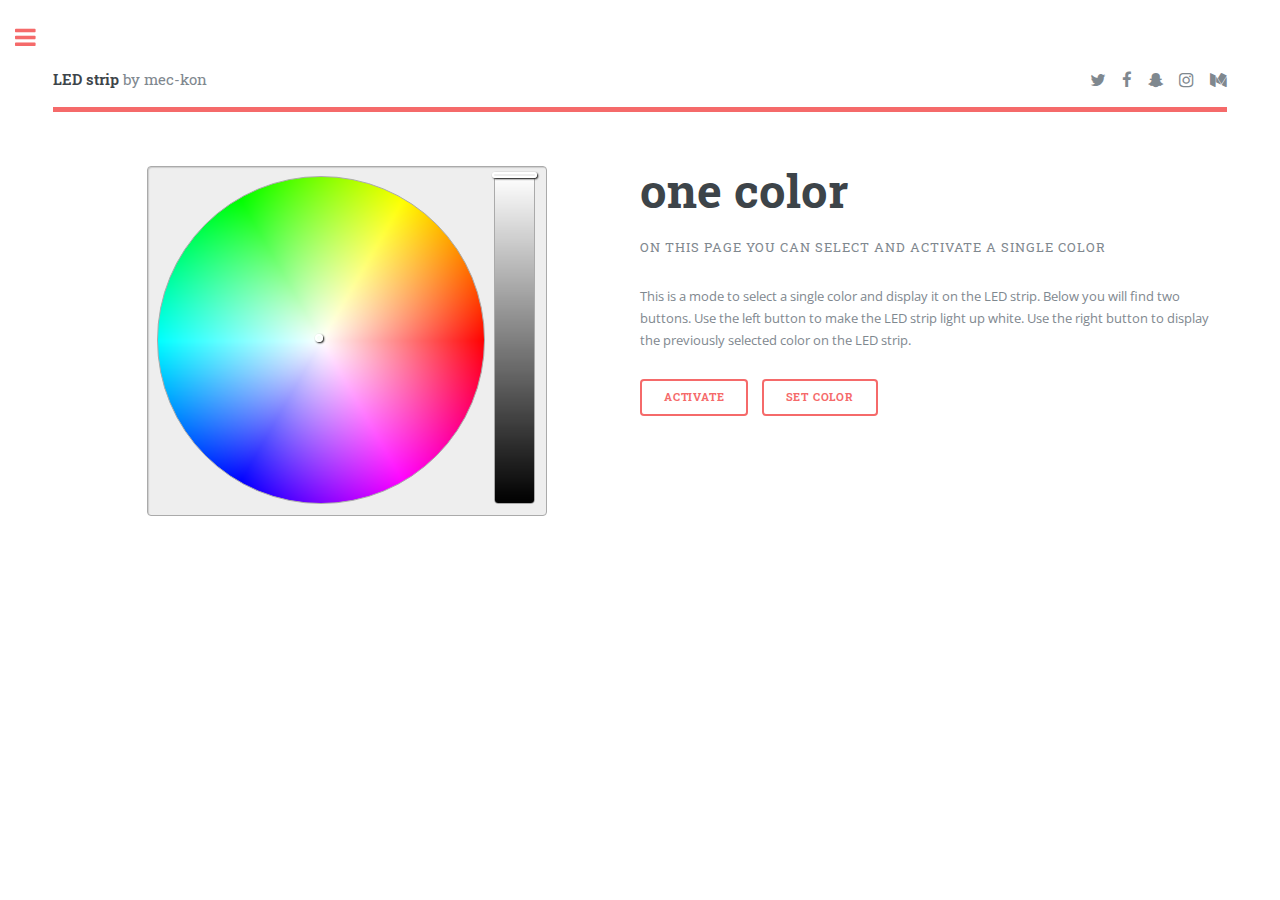
==== src/index.html @ edabbc44 "template files updated and restructured" ====
<!DOCTYPE HTML>
<!--
	Editorial by HTML5 UP
	html5up.net | @ajlkn
	Free for personal and commercial use under the CCA 3.0 license (html5up.net/license)
-->
<html>
<head>
    <title>LED strip</title>
    <meta charset="utf-8"/>
    <meta name="viewport" content="width=device-width, initial-scale=1, user-scalable=no"/>
    <link rel="stylesheet" href="template/css/main.css"/>


    <!-- jquery -->
    <script type="text/javascript" src="jquery/jquery-3.3.1.min.js"></script>

    <!-- colorpicker scripts -->
    <script type="text/javascript" src="colorpicker/js/jquery.wheelcolorpicker-3.0.5.min.js"></script>

    <!-- javascript functions -->
    <script type="text/javascript" src="js/colorpicker.js"></script>

</head>
<body class="is-preload">

<!-- Wrapper -->
<div id="wrapper">

    <!-- Main -->
    <div id="main">
        <div class="inner">

            <!-- Header -->
            <header id="header">
                <a href="index.html" class="logo"><strong>LED strip</strong> by mec-kon</a>
                <ul class="icons">
                    <li><a href="#" class="icon fa-twitter"><span class="label">Twitter</span></a></li>
                    <li><a href="#" class="icon fa-facebook"><span class="label">Facebook</span></a></li>
                    <li><a href="#" class="icon fa-snapchat-ghost"><span class="label">Snapchat</span></a></li>
                    <li><a href="#" class="icon fa-instagram"><span class="label">Instagram</span></a></li>
                    <li><a href="#" class="icon fa-medium"><span class="label">Medium</span></a></li>
                </ul>
            </header>

            <!-- Banner -->
            <section id="banner">
                <div class="content">
                    <style>
                        div.ex1 {
                            max-width: 400px;
                            margin: auto;
                        }
                    </style>
                    <div class="ex1">
                        <link type="text/css" rel="stylesheet" href="colorpicker/css/wheelcolorpicker.css"/>


                        <input type="text" value="#ffffff" data-wheelcolorpicker data-wcp-layout="block"
                               data-wcp-sliders="wv" data-wcp-cssClass="custom-size1" data-wcp-autoResize="false"
                               id="color-input"/>

                        <style type="text/css">
                            .custom-size1 {
                                width: auto;
                                height: 350px;


                            }
                        </style>
                    </div>
                </div>
                <div class="content">
                    <header>
                        <h1>one color</h1>
                        <p>on this page you can select and activate a single color</p>
                    </header>
                    <p>This is a mode to select a single color and display it on the LED strip.
                        Below you will find two buttons.
                        Use the left button to make the LED strip light up white.
                        Use the right button to display the previously selected color on the LED strip.</p>
                    <ul class="actions">
                        <li><a href="#" class="button big" onclick="turnOnOff()">activate</a></li>
                        <li><a href="#" class="button big" onclick="setColor()">set color</a></li>
                    </ul>
                </div>
            </section>

        </div>
    </div>

    <!-- Sidebar -->
    <div id="sidebar">
        <div class="inner">


            <!-- Menu -->
            <nav id="menu">
                <header class="major">
                    <h2>Menu</h2>
                </header>
                <ul>
                    <li><a href="index.html">one color</a></li>
                    <li><a href="fade.html">fade</a></li>
                    <li><a href="changing_colors.html">changing colors</a></li>
                    <li><a href="stroboscope.html">stroboscope</a></li>

                </ul>
            </nav>

            <!-- Footer -->
            <footer id="footer">
                <p class="copyright">
                    Design: Editorial by <a href="https://html5up.net">HTML5 UP</a>.<br>
                    License: <a href="https://html5up.net/license">html5up license</a>.</p>
                <p class="copyright">
                    Special thanks to <a href="https://github.com/fujaru">Fajar Chandra</a><br> for his great <a
                        href="https://github.com/fujaru/jquery-wheelcolorpicker">colorpicker</a>.<br>
                    License: <a href="https://github.com/fujaru/jquery-wheelcolorpicker/blob/master/LICENSE">
                    jquery-wheelcolorpicker license</a>

                </p>
            </footer>

        </div>
    </div>

</div>

<!-- template scripts -->
<script src="template/js/browser.min.js"></script>
<script src="template/js/breakpoints.min.js"></script>
<script src="template/js/util.js"></script>
<script src="template/js/main.js"></script>

</body>
</html>
---- src/template/css/main.css ----
@import url(font-awesome.min.css);
@import url("https://fonts.googleapis.com/css?family=Open+Sans:400,600,400italic,600italic|Roboto+Slab:400,700");

/*
	Editorial by HTML5 UP
	html5up.net | @ajlkn
	Free for personal and commercial use under the CCA 3.0 license (html5up.net/license)
*/

html, body, div, span, applet, object,
iframe, h1, h2, h3, h4, h5, h6, p, blockquote,
pre, a, abbr, acronym, address, big, cite,
code, del, dfn, em, img, ins, kbd, q, s, samp,
small, strike, strong, sub, sup, tt, var, b,
u, i, center, dl, dt, dd, ol, ul, li, fieldset,
form, label, legend, table, caption, tbody,
tfoot, thead, tr, th, td, article, aside,
canvas, details, embed, figure, figcaption,
footer, header, hgroup, menu, nav, output, ruby,
section, summary, time, mark, audio, video {
	margin: 0;
	padding: 0;
	border: 0;
	font-size: 100%;
	font: inherit;
	vertical-align: baseline;}

article, aside, details, figcaption, figure,
footer, header, hgroup, menu, nav, section {
	display: block;}

body {
	line-height: 1;
}

ol, ul {
	list-style: none;
}

blockquote, q {
	quotes: none;
}

	blockquote:before, blockquote:after, q:before, q:after {
		content: '';
		content: none;
	}

table {
	border-collapse: collapse;
	border-spacing: 0;
}

body {
	-webkit-text-size-adjust: none;
}

mark {
	background-color: transparent;
	color: inherit;
}

input::-moz-focus-inner {
	border: 0;
	padding: 0;
}

input, select, textarea {
	-moz-appearance: none;
	-webkit-appearance: none;
	-ms-appearance: none;
	appearance: none;
}

/* Basic */

	@-ms-viewport {
		width: device-width;
	}

	body {
		-ms-overflow-style: scrollbar;
	}

	@media screen and (max-width: 480px) {

		html, body {
			min-width: 320px;
		}

	}

	html {
		box-sizing: border-box;
	}

	*, *:before, *:after {
		box-sizing: inherit;
	}

	body {
		background: #ffffff;
	}

		body.is-preload *, body.is-preload *:before, body.is-preload *:after, body.is-resizing *, body.is-resizing *:before, body.is-resizing *:after {
			-moz-animation: none !important;
			-webkit-animation: none !important;
			-ms-animation: none !important;
			animation: none !important;
			-moz-transition: none !important;
			-webkit-transition: none !important;
			-ms-transition: none !important;
			transition: none !important;
		}

/* Type */

	body, input, select, textarea {
		color: #7f888f;
		font-family: "Open Sans", sans-serif;
		font-size: 13pt;
		font-weight: 400;
		line-height: 1.65;
	}

		@media screen and (max-width: 1680px) {

			body, input, select, textarea {
				font-size: 11pt;
			}

		}

		@media screen and (max-width: 1280px) {

			body, input, select, textarea {
				font-size: 10pt;
			}

		}

		@media screen and (max-width: 360px) {

			body, input, select, textarea {
				font-size: 9pt;
			}

		}

	a {
		-moz-transition: color 0.2s ease-in-out, border-bottom-color 0.2s ease-in-out;
		-webkit-transition: color 0.2s ease-in-out, border-bottom-color 0.2s ease-in-out;
		-ms-transition: color 0.2s ease-in-out, border-bottom-color 0.2s ease-in-out;
		transition: color 0.2s ease-in-out, border-bottom-color 0.2s ease-in-out;
		border-bottom: dotted 1px;
		color: #f56a6a;
		text-decoration: none;
	}

		a:hover {
			border-bottom-color: #f56a6a;
			color: #f56a6a !important;
		}

			a:hover strong {
				color: inherit;
			}

	strong, b {
		color: #3d4449;
		font-weight: 600;
	}

	em, i {
		font-style: italic;
	}

	p {
		margin: 0 0 2em 0;
	}

	h1, h2, h3, h4, h5, h6 {
		color: #3d4449;
		font-family: "Roboto Slab", serif;
		font-weight: 700;
		line-height: 1.5;
		margin: 0 0 1em 0;
	}

		h1 a, h2 a, h3 a, h4 a, h5 a, h6 a {
			color: inherit;
			text-decoration: none;
			border-bottom: 0;
		}

	h1 {
		font-size: 4em;
		margin: 0 0 0.5em 0;
		line-height: 1.3;
	}

	h2 {
		font-size: 1.75em;
	}

	h3 {
		font-size: 1.25em;
	}

	h4 {
		font-size: 1.1em;
	}

	h5 {
		font-size: 0.9em;
	}

	h6 {
		font-size: 0.7em;
	}

	@media screen and (max-width: 1680px) {

		h1 {
			font-size: 3.5em;
		}

	}

	@media screen and (max-width: 980px) {

		h1 {
			font-size: 3.25em;
		}

	}

	@media screen and (max-width: 736px) {

		h1 {
			font-size: 2em;
			line-height: 1.4;
		}

		h2 {
			font-size: 1.5em;
		}

	}

	sub {
		font-size: 0.8em;
		position: relative;
		top: 0.5em;
	}

	sup {
		font-size: 0.8em;
		position: relative;
		top: -0.5em;
	}

	blockquote {
		border-left: solid 3px rgba(210, 215, 217, 0.75);
		font-style: italic;
		margin: 0 0 2em 0;
		padding: 0.5em 0 0.5em 2em;
	}

	code {
		background: rgba(230, 235, 237, 0.25);
		border-radius: 0.375em;
		border: solid 1px rgba(210, 215, 217, 0.75);
		font-family: "Courier New", monospace;
		font-size: 0.9em;
		margin: 0 0.25em;
		padding: 0.25em 0.65em;
	}

	pre {
		-webkit-overflow-scrolling: touch;
		font-family: "Courier New", monospace;
		font-size: 0.9em;
		margin: 0 0 2em 0;
	}

		pre code {
			display: block;
			line-height: 1.75;
			padding: 1em 1.5em;
			overflow-x: auto;
		}

	hr {
		border: 0;
		border-bottom: solid 1px rgba(210, 215, 217, 0.75);
		margin: 2em 0;
	}

		hr.major {
			margin: 3em 0;
		}

	.align-left {
		text-align: left;
	}

	.align-center {
		text-align: center;
	}

	.align-right {
		text-align: right;
	}

/* Row */

	.row {
		display: flex;
		flex-wrap: wrap;
		box-sizing: border-box;
		align-items: stretch;
	}

		.row > * {
			box-sizing: border-box;
		}

		.row.gtr-uniform > * > :last-child {
			margin-bottom: 0;
		}

		.row.aln-left {
			justify-content: flex-start;
		}

		.row.aln-center {
			justify-content: center;
		}

		.row.aln-right {
			justify-content: flex-end;
		}

		.row.aln-top {
			align-items: flex-start;
		}

		.row.aln-middle {
			align-items: center;
		}

		.row.aln-bottom {
			align-items: flex-end;
		}

		.row > .imp {
			order: -1;
		}

		.row > .col-1 {
			width: 8.3333333333%;
		}

		.row > .off-1 {
			margin-left: 8.3333333333%;
		}

		.row > .col-2 {
			width: 16.6666666667%;
		}

		.row > .off-2 {
			margin-left: 16.6666666667%;
		}

		.row > .col-3 {
			width: 25%;
		}

		.row > .off-3 {
			margin-left: 25%;
		}

		.row > .col-4 {
			width: 33.3333333333%;
		}

		.row > .off-4 {
			margin-left: 33.3333333333%;
		}

		.row > .col-5 {
			width: 41.6666666667%;
		}

		.row > .off-5 {
			margin-left: 41.6666666667%;
		}

		.row > .col-6 {
			width: 50%;
		}

		.row > .off-6 {
			margin-left: 50%;
		}

		.row > .col-7 {
			width: 58.3333333333%;
		}

		.row > .off-7 {
			margin-left: 58.3333333333%;
		}

		.row > .col-8 {
			width: 66.6666666667%;
		}

		.row > .off-8 {
			margin-left: 66.6666666667%;
		}

		.row > .col-9 {
			width: 75%;
		}

		.row > .off-9 {
			margin-left: 75%;
		}

		.row > .col-10 {
			width: 83.3333333333%;
		}

		.row > .off-10 {
			margin-left: 83.3333333333%;
		}

		.row > .col-11 {
			width: 91.6666666667%;
		}

		.row > .off-11 {
			margin-left: 91.6666666667%;
		}

		.row > .col-12 {
			width: 100%;
		}

		.row > .off-12 {
			margin-left: 100%;
		}

		.row.gtr-0 {
			margin-top: 0;
			margin-left: 0em;
		}

			.row.gtr-0 > * {
				padding: 0 0 0 0em;
			}

			.row.gtr-0.gtr-uniform {
				margin-top: 0em;
			}

				.row.gtr-0.gtr-uniform > * {
					padding-top: 0em;
				}

		.row.gtr-25 {
			margin-top: 0;
			margin-left: -0.375em;
		}

			.row.gtr-25 > * {
				padding: 0 0 0 0.375em;
			}

			.row.gtr-25.gtr-uniform {
				margin-top: -0.375em;
			}

				.row.gtr-25.gtr-uniform > * {
					padding-top: 0.375em;
				}

		.row.gtr-50 {
			margin-top: 0;
			margin-left: -0.75em;
		}

			.row.gtr-50 > * {
				padding: 0 0 0 0.75em;
			}

			.row.gtr-50.gtr-uniform {
				margin-top: -0.75em;
			}

				.row.gtr-50.gtr-uniform > * {
					padding-top: 0.75em;
				}

		.row {
			margin-top: 0;
			margin-left: -1.5em;
		}

			.row > * {
				padding: 0 0 0 1.5em;
			}

			.row.gtr-uniform {
				margin-top: -1.5em;
			}

				.row.gtr-uniform > * {
					padding-top: 1.5em;
				}

		.row.gtr-150 {
			margin-top: 0;
			margin-left: -2.25em;
		}

			.row.gtr-150 > * {
				padding: 0 0 0 2.25em;
			}

			.row.gtr-150.gtr-uniform {
				margin-top: -2.25em;
			}

				.row.gtr-150.gtr-uniform > * {
					padding-top: 2.25em;
				}

		.row.gtr-200 {
			margin-top: 0;
			margin-left: -3em;
		}

			.row.gtr-200 > * {
				padding: 0 0 0 3em;
			}

			.row.gtr-200.gtr-uniform {
				margin-top: -3em;
			}

				.row.gtr-200.gtr-uniform > * {
					padding-top: 3em;
				}

		@media screen and (max-width: 1680px) {

			.row {
				display: flex;
				flex-wrap: wrap;
				box-sizing: border-box;
				align-items: stretch;
			}

				.row > * {
					box-sizing: border-box;
				}

				.row.gtr-uniform > * > :last-child {
					margin-bottom: 0;
				}

				.row.aln-left {
					justify-content: flex-start;
				}

				.row.aln-center {
					justify-content: center;
				}

				.row.aln-right {
					justify-content: flex-end;
				}

				.row.aln-top {
					align-items: flex-start;
				}

				.row.aln-middle {
					align-items: center;
				}

				.row.aln-bottom {
					align-items: flex-end;
				}

				.row > .imp-xlarge {
					order: -1;
				}

				.row > .col-1-xlarge {
					width: 8.3333333333%;
				}

				.row > .off-1-xlarge {
					margin-left: 8.3333333333%;
				}

				.row > .col-2-xlarge {
					width: 16.6666666667%;
				}

				.row > .off-2-xlarge {
					margin-left: 16.6666666667%;
				}

				.row > .col-3-xlarge {
					width: 25%;
				}

				.row > .off-3-xlarge {
					margin-left: 25%;
				}

				.row > .col-4-xlarge {
					width: 33.3333333333%;
				}

				.row > .off-4-xlarge {
					margin-left: 33.3333333333%;
				}

				.row > .col-5-xlarge {
					width: 41.6666666667%;
				}

				.row > .off-5-xlarge {
					margin-left: 41.6666666667%;
				}

				.row > .col-6-xlarge {
					width: 50%;
				}

				.row > .off-6-xlarge {
					margin-left: 50%;
				}

				.row > .col-7-xlarge {
					width: 58.3333333333%;
				}

				.row > .off-7-xlarge {
					margin-left: 58.3333333333%;
				}

				.row > .col-8-xlarge {
					width: 66.6666666667%;
				}

				.row > .off-8-xlarge {
					margin-left: 66.6666666667%;
				}

				.row > .col-9-xlarge {
					width: 75%;
				}

				.row > .off-9-xlarge {
					margin-left: 75%;
				}

				.row > .col-10-xlarge {
					width: 83.3333333333%;
				}

				.row > .off-10-xlarge {
					margin-left: 83.3333333333%;
				}

				.row > .col-11-xlarge {
					width: 91.6666666667%;
				}

				.row > .off-11-xlarge {
					margin-left: 91.6666666667%;
				}

				.row > .col-12-xlarge {
					width: 100%;
				}

				.row > .off-12-xlarge {
					margin-left: 100%;
				}

				.row.gtr-0 {
					margin-top: 0;
					margin-left: 0em;
				}

					.row.gtr-0 > * {
						padding: 0 0 0 0em;
					}

					.row.gtr-0.gtr-uniform {
						margin-top: 0em;
					}

						.row.gtr-0.gtr-uniform > * {
							padding-top: 0em;
						}

				.row.gtr-25 {
					margin-top: 0;
					margin-left: -0.375em;
				}

					.row.gtr-25 > * {
						padding: 0 0 0 0.375em;
					}

					.row.gtr-25.gtr-uniform {
						margin-top: -0.375em;
					}

						.row.gtr-25.gtr-uniform > * {
							padding-top: 0.375em;
						}

				.row.gtr-50 {
					margin-top: 0;
					margin-left: -0.75em;
				}

					.row.gtr-50 > * {
						padding: 0 0 0 0.75em;
					}

					.row.gtr-50.gtr-uniform {
						margin-top: -0.75em;
					}

						.row.gtr-50.gtr-uniform > * {
							padding-top: 0.75em;
						}

				.row {
					margin-top: 0;
					margin-left: -1.5em;
				}

					.row > * {
						padding: 0 0 0 1.5em;
					}

					.row.gtr-uniform {
						margin-top: -1.5em;
					}

						.row.gtr-uniform > * {
							padding-top: 1.5em;
						}

				.row.gtr-150 {
					margin-top: 0;
					margin-left: -2.25em;
				}

					.row.gtr-150 > * {
						padding: 0 0 0 2.25em;
					}

					.row.gtr-150.gtr-uniform {
						margin-top: -2.25em;
					}

						.row.gtr-150.gtr-uniform > * {
							padding-top: 2.25em;
						}

				.row.gtr-200 {
					margin-top: 0;
					margin-left: -3em;
				}

					.row.gtr-200 > * {
						padding: 0 0 0 3em;
					}

					.row.gtr-200.gtr-uniform {
						margin-top: -3em;
					}

						.row.gtr-200.gtr-uniform > * {
							padding-top: 3em;
						}

		}

		@media screen and (max-width: 1280px) {

			.row {
				display: flex;
				flex-wrap: wrap;
				box-sizing: border-box;
				align-items: stretch;
			}

				.row > * {
					box-sizing: border-box;
				}

				.row.gtr-uniform > * > :last-child {
					margin-bottom: 0;
				}

				.row.aln-left {
					justify-content: flex-start;
				}

				.row.aln-center {
					justify-content: center;
				}

				.row.aln-right {
					justify-content: flex-end;
				}

				.row.aln-top {
					align-items: flex-start;
				}

				.row.aln-middle {
					align-items: center;
				}

				.row.aln-bottom {
					align-items: flex-end;
				}

				.row > .imp-large {
					order: -1;
				}

				.row > .col-1-large {
					width: 8.3333333333%;
				}

				.row > .off-1-large {
					margin-left: 8.3333333333%;
				}

				.row > .col-2-large {
					width: 16.6666666667%;
				}

				.row > .off-2-large {
					margin-left: 16.6666666667%;
				}

				.row > .col-3-large {
					width: 25%;
				}

				.row > .off-3-large {
					margin-left: 25%;
				}

				.row > .col-4-large {
					width: 33.3333333333%;
				}

				.row > .off-4-large {
					margin-left: 33.3333333333%;
				}

				.row > .col-5-large {
					width: 41.6666666667%;
				}

				.row > .off-5-large {
					margin-left: 41.6666666667%;
				}

				.row > .col-6-large {
					width: 50%;
				}

				.row > .off-6-large {
					margin-left: 50%;
				}

				.row > .col-7-large {
					width: 58.3333333333%;
				}

				.row > .off-7-large {
					margin-left: 58.3333333333%;
				}

				.row > .col-8-large {
					width: 66.6666666667%;
				}

				.row > .off-8-large {
					margin-left: 66.6666666667%;
				}

				.row > .col-9-large {
					width: 75%;
				}

				.row > .off-9-large {
					margin-left: 75%;
				}

				.row > .col-10-large {
					width: 83.3333333333%;
				}

				.row > .off-10-large {
					margin-left: 83.3333333333%;
				}

				.row > .col-11-large {
					width: 91.6666666667%;
				}

				.row > .off-11-large {
					margin-left: 91.6666666667%;
				}

				.row > .col-12-large {
					width: 100%;
				}

				.row > .off-12-large {
					margin-left: 100%;
				}

				.row.gtr-0 {
					margin-top: 0;
					margin-left: 0em;
				}

					.row.gtr-0 > * {
						padding: 0 0 0 0em;
					}

					.row.gtr-0.gtr-uniform {
						margin-top: 0em;
					}

						.row.gtr-0.gtr-uniform > * {
							padding-top: 0em;
						}

				.row.gtr-25 {
					margin-top: 0;
					margin-left: -0.375em;
				}

					.row.gtr-25 > * {
						padding: 0 0 0 0.375em;
					}

					.row.gtr-25.gtr-uniform {
						margin-top: -0.375em;
					}

						.row.gtr-25.gtr-uniform > * {
							padding-top: 0.375em;
						}

				.row.gtr-50 {
					margin-top: 0;
					margin-left: -0.75em;
				}

					.row.gtr-50 > * {
						padding: 0 0 0 0.75em;
					}

					.row.gtr-50.gtr-uniform {
						margin-top: -0.75em;
					}

						.row.gtr-50.gtr-uniform > * {
							padding-top: 0.75em;
						}

				.row {
					margin-top: 0;
					margin-left: -1.5em;
				}

					.row > * {
						padding: 0 0 0 1.5em;
					}

					.row.gtr-uniform {
						margin-top: -1.5em;
					}

						.row.gtr-uniform > * {
							padding-top: 1.5em;
						}

				.row.gtr-150 {
					margin-top: 0;
					margin-left: -2.25em;
				}

					.row.gtr-150 > * {
						padding: 0 0 0 2.25em;
					}

					.row.gtr-150.gtr-uniform {
						margin-top: -2.25em;
					}

						.row.gtr-150.gtr-uniform > * {
							padding-top: 2.25em;
						}

				.row.gtr-200 {
					margin-top: 0;
					margin-left: -3em;
				}

					.row.gtr-200 > * {
						padding: 0 0 0 3em;
					}

					.row.gtr-200.gtr-uniform {
						margin-top: -3em;
					}

						.row.gtr-200.gtr-uniform > * {
							padding-top: 3em;
						}

		}

		@media screen and (max-width: 980px) {

			.row {
				display: flex;
				flex-wrap: wrap;
				box-sizing: border-box;
				align-items: stretch;
			}

				.row > * {
					box-sizing: border-box;
				}

				.row.gtr-uniform > * > :last-child {
					margin-bottom: 0;
				}

				.row.aln-left {
					justify-content: flex-start;
				}

				.row.aln-center {
					justify-content: center;
				}

				.row.aln-right {
					justify-content: flex-end;
				}

				.row.aln-top {
					align-items: flex-start;
				}

				.row.aln-middle {
					align-items: center;
				}

				.row.aln-bottom {
					align-items: flex-end;
				}

				.row > .imp-medium {
					order: -1;
				}

				.row > .col-1-medium {
					width: 8.3333333333%;
				}

				.row > .off-1-medium {
					margin-left: 8.3333333333%;
				}

				.row > .col-2-medium {
					width: 16.6666666667%;
				}

				.row > .off-2-medium {
					margin-left: 16.6666666667%;
				}

				.row > .col-3-medium {
					width: 25%;
				}

				.row > .off-3-medium {
					margin-left: 25%;
				}

				.row > .col-4-medium {
					width: 33.3333333333%;
				}

				.row > .off-4-medium {
					margin-left: 33.3333333333%;
				}

				.row > .col-5-medium {
					width: 41.6666666667%;
				}

				.row > .off-5-medium {
					margin-left: 41.6666666667%;
				}

				.row > .col-6-medium {
					width: 50%;
				}

				.row > .off-6-medium {
					margin-left: 50%;
				}

				.row > .col-7-medium {
					width: 58.3333333333%;
				}

				.row > .off-7-medium {
					margin-left: 58.3333333333%;
				}

				.row > .col-8-medium {
					width: 66.6666666667%;
				}

				.row > .off-8-medium {
					margin-left: 66.6666666667%;
				}

				.row > .col-9-medium {
					width: 75%;
				}

				.row > .off-9-medium {
					margin-left: 75%;
				}

				.row > .col-10-medium {
					width: 83.3333333333%;
				}

				.row > .off-10-medium {
					margin-left: 83.3333333333%;
				}

				.row > .col-11-medium {
					width: 91.6666666667%;
				}

				.row > .off-11-medium {
					margin-left: 91.6666666667%;
				}

				.row > .col-12-medium {
					width: 100%;
				}

				.row > .off-12-medium {
					margin-left: 100%;
				}

				.row.gtr-0 {
					margin-top: 0;
					margin-left: 0em;
				}

					.row.gtr-0 > * {
						padding: 0 0 0 0em;
					}

					.row.gtr-0.gtr-uniform {
						margin-top: 0em;
					}

						.row.gtr-0.gtr-uniform > * {
							padding-top: 0em;
						}

				.row.gtr-25 {
					margin-top: 0;
					margin-left: -0.375em;
				}

					.row.gtr-25 > * {
						padding: 0 0 0 0.375em;
					}

					.row.gtr-25.gtr-uniform {
						margin-top: -0.375em;
					}

						.row.gtr-25.gtr-uniform > * {
							padding-top: 0.375em;
						}

				.row.gtr-50 {
					margin-top: 0;
					margin-left: -0.75em;
				}

					.row.gtr-50 > * {
						padding: 0 0 0 0.75em;
					}

					.row.gtr-50.gtr-uniform {
						margin-top: -0.75em;
					}

						.row.gtr-50.gtr-uniform > * {
							padding-top: 0.75em;
						}

				.row {
					margin-top: 0;
					margin-left: -1.5em;
				}

					.row > * {
						padding: 0 0 0 1.5em;
					}

					.row.gtr-uniform {
						margin-top: -1.5em;
					}

						.row.gtr-uniform > * {
							padding-top: 1.5em;
						}

				.row.gtr-150 {
					margin-top: 0;
					margin-left: -2.25em;
				}

					.row.gtr-150 > * {
						padding: 0 0 0 2.25em;
					}

					.row.gtr-150.gtr-uniform {
						margin-top: -2.25em;
					}

						.row.gtr-150.gtr-uniform > * {
							padding-top: 2.25em;
						}

				.row.gtr-200 {
					margin-top: 0;
					margin-left: -3em;
				}

					.row.gtr-200 > * {
						padding: 0 0 0 3em;
					}

					.row.gtr-200.gtr-uniform {
						margin-top: -3em;
					}

						.row.gtr-200.gtr-uniform > * {
							padding-top: 3em;
						}

		}

		@media screen and (max-width: 736px) {

			.row {
				display: flex;
				flex-wrap: wrap;
				box-sizing: border-box;
				align-items: stretch;
			}

				.row > * {
					box-sizing: border-box;
				}

				.row.gtr-uniform > * > :last-child {
					margin-bottom: 0;
				}

				.row.aln-left {
					justify-content: flex-start;
				}

				.row.aln-center {
					justify-content: center;
				}

				.row.aln-right {
					justify-content: flex-end;
				}

				.row.aln-top {
					align-items: flex-start;
				}

				.row.aln-middle {
					align-items: center;
				}

				.row.aln-bottom {
					align-items: flex-end;
				}

				.row > .imp-small {
					order: -1;
				}

				.row > .col-1-small {
					width: 8.3333333333%;
				}

				.row > .off-1-small {
					margin-left: 8.3333333333%;
				}

				.row > .col-2-small {
					width: 16.6666666667%;
				}

				.row > .off-2-small {
					margin-left: 16.6666666667%;
				}

				.row > .col-3-small {
					width: 25%;
				}

				.row > .off-3-small {
					margin-left: 25%;
				}

				.row > .col-4-small {
					width: 33.3333333333%;
				}

				.row > .off-4-small {
					margin-left: 33.3333333333%;
				}

				.row > .col-5-small {
					width: 41.6666666667%;
				}

				.row > .off-5-small {
					margin-left: 41.6666666667%;
				}

				.row > .col-6-small {
					width: 50%;
				}

				.row > .off-6-small {
					margin-left: 50%;
				}

				.row > .col-7-small {
					width: 58.3333333333%;
				}

				.row > .off-7-small {
					margin-left: 58.3333333333%;
				}

				.row > .col-8-small {
					width: 66.6666666667%;
				}

				.row > .off-8-small {
					margin-left: 66.6666666667%;
				}

				.row > .col-9-small {
					width: 75%;
				}

				.row > .off-9-small {
					margin-left: 75%;
				}

				.row > .col-10-small {
					width: 83.3333333333%;
				}

				.row > .off-10-small {
					margin-left: 83.3333333333%;
				}

				.row > .col-11-small {
					width: 91.6666666667%;
				}

				.row > .off-11-small {
					margin-left: 91.6666666667%;
				}

				.row > .col-12-small {
					width: 100%;
				}

				.row > .off-12-small {
					margin-left: 100%;
				}

				.row.gtr-0 {
					margin-top: 0;
					margin-left: 0em;
				}

					.row.gtr-0 > * {
						padding: 0 0 0 0em;
					}

					.row.gtr-0.gtr-uniform {
						margin-top: 0em;
					}

						.row.gtr-0.gtr-uniform > * {
							padding-top: 0em;
						}

				.row.gtr-25 {
					margin-top: 0;
					margin-left: -0.375em;
				}

					.row.gtr-25 > * {
						padding: 0 0 0 0.375em;
					}

					.row.gtr-25.gtr-uniform {
						margin-top: -0.375em;
					}

						.row.gtr-25.gtr-uniform > * {
							padding-top: 0.375em;
						}

				.row.gtr-50 {
					margin-top: 0;
					margin-left: -0.75em;
				}

					.row.gtr-50 > * {
						padding: 0 0 0 0.75em;
					}

					.row.gtr-50.gtr-uniform {
						margin-top: -0.75em;
					}

						.row.gtr-50.gtr-uniform > * {
							padding-top: 0.75em;
						}

				.row {
					margin-top: 0;
					margin-left: -1.5em;
				}

					.row > * {
						padding: 0 0 0 1.5em;
					}

					.row.gtr-uniform {
						margin-top: -1.5em;
					}

						.row.gtr-uniform > * {
							padding-top: 1.5em;
						}

				.row.gtr-150 {
					margin-top: 0;
					margin-left: -2.25em;
				}

					.row.gtr-150 > * {
						padding: 0 0 0 2.25em;
					}

					.row.gtr-150.gtr-uniform {
						margin-top: -2.25em;
					}

						.row.gtr-150.gtr-uniform > * {
							padding-top: 2.25em;
						}

				.row.gtr-200 {
					margin-top: 0;
					margin-left: -3em;
				}

					.row.gtr-200 > * {
						padding: 0 0 0 3em;
					}

					.row.gtr-200.gtr-uniform {
						margin-top: -3em;
					}

						.row.gtr-200.gtr-uniform > * {
							padding-top: 3em;
						}

		}

		@media screen and (max-width: 480px) {

			.row {
				display: flex;
				flex-wrap: wrap;
				box-sizing: border-box;
				align-items: stretch;
			}

				.row > * {
					box-sizing: border-box;
				}

				.row.gtr-uniform > * > :last-child {
					margin-bottom: 0;
				}

				.row.aln-left {
					justify-content: flex-start;
				}

				.row.aln-center {
					justify-content: center;
				}

				.row.aln-right {
					justify-content: flex-end;
				}

				.row.aln-top {
					align-items: flex-start;
				}

				.row.aln-middle {
					align-items: center;
				}

				.row.aln-bottom {
					align-items: flex-end;
				}

				.row > .imp-xsmall {
					order: -1;
				}

				.row > .col-1-xsmall {
					width: 8.3333333333%;
				}

				.row > .off-1-xsmall {
					margin-left: 8.3333333333%;
				}

				.row > .col-2-xsmall {
					width: 16.6666666667%;
				}

				.row > .off-2-xsmall {
					margin-left: 16.6666666667%;
				}

				.row > .col-3-xsmall {
					width: 25%;
				}

				.row > .off-3-xsmall {
					margin-left: 25%;
				}

				.row > .col-4-xsmall {
					width: 33.3333333333%;
				}

				.row > .off-4-xsmall {
					margin-left: 33.3333333333%;
				}

				.row > .col-5-xsmall {
					width: 41.6666666667%;
				}

				.row > .off-5-xsmall {
					margin-left: 41.6666666667%;
				}

				.row > .col-6-xsmall {
					width: 50%;
				}

				.row > .off-6-xsmall {
					margin-left: 50%;
				}

				.row > .col-7-xsmall {
					width: 58.3333333333%;
				}

				.row > .off-7-xsmall {
					margin-left: 58.3333333333%;
				}

				.row > .col-8-xsmall {
					width: 66.6666666667%;
				}

				.row > .off-8-xsmall {
					margin-left: 66.6666666667%;
				}

				.row > .col-9-xsmall {
					width: 75%;
				}

				.row > .off-9-xsmall {
					margin-left: 75%;
				}

				.row > .col-10-xsmall {
					width: 83.3333333333%;
				}

				.row > .off-10-xsmall {
					margin-left: 83.3333333333%;
				}

				.row > .col-11-xsmall {
					width: 91.6666666667%;
				}

				.row > .off-11-xsmall {
					margin-left: 91.6666666667%;
				}

				.row > .col-12-xsmall {
					width: 100%;
				}

				.row > .off-12-xsmall {
					margin-left: 100%;
				}

				.row.gtr-0 {
					margin-top: 0;
					margin-left: 0em;
				}

					.row.gtr-0 > * {
						padding: 0 0 0 0em;
					}

					.row.gtr-0.gtr-uniform {
						margin-top: 0em;
					}

						.row.gtr-0.gtr-uniform > * {
							padding-top: 0em;
						}

				.row.gtr-25 {
					margin-top: 0;
					margin-left: -0.375em;
				}

					.row.gtr-25 > * {
						padding: 0 0 0 0.375em;
					}

					.row.gtr-25.gtr-uniform {
						margin-top: -0.375em;
					}

						.row.gtr-25.gtr-uniform > * {
							padding-top: 0.375em;
						}

				.row.gtr-50 {
					margin-top: 0;
					margin-left: -0.75em;
				}

					.row.gtr-50 > * {
						padding: 0 0 0 0.75em;
					}

					.row.gtr-50.gtr-uniform {
						margin-top: -0.75em;
					}

						.row.gtr-50.gtr-uniform > * {
							padding-top: 0.75em;
						}

				.row {
					margin-top: 0;
					margin-left: -1.5em;
				}

					.row > * {
						padding: 0 0 0 1.5em;
					}

					.row.gtr-uniform {
						margin-top: -1.5em;
					}

						.row.gtr-uniform > * {
							padding-top: 1.5em;
						}

				.row.gtr-150 {
					margin-top: 0;
					margin-left: -2.25em;
				}

					.row.gtr-150 > * {
						padding: 0 0 0 2.25em;
					}

					.row.gtr-150.gtr-uniform {
						margin-top: -2.25em;
					}

						.row.gtr-150.gtr-uniform > * {
							padding-top: 2.25em;
						}

				.row.gtr-200 {
					margin-top: 0;
					margin-left: -3em;
				}

					.row.gtr-200 > * {
						padding: 0 0 0 3em;
					}

					.row.gtr-200.gtr-uniform {
						margin-top: -3em;
					}

						.row.gtr-200.gtr-uniform > * {
							padding-top: 3em;
						}

		}

/* Section/Article */

	section.special, article.special {
		text-align: center;
	}

	header p {
		font-family: "Roboto Slab", serif;
		font-size: 1em;
		font-weight: 400;
		letter-spacing: 0.075em;
		margin-top: -0.5em;
		text-transform: uppercase;
	}

	header.major > :last-child {
		border-bottom: solid 3px #f56a6a;
		display: inline-block;
		margin: 0 0 2em 0;
		padding: 0 0.75em 0.5em 0;
	}

	header.main > :last-child {
		margin: 0 0 1em 0;
	}

/* Form */

	form {
		margin: 0 0 2em 0;
	}

	label {
		color: #3d4449;
		display: block;
		font-size: 0.9em;
		font-weight: 600;
		margin: 0 0 1em 0;
	}

	input[type="text"],
	input[type="password"],
	input[type="email"],
	input[type="tel"],
	input[type="search"],
	input[type="url"],
	select,
	textarea {
		-moz-appearance: none;
		-webkit-appearance: none;
		-ms-appearance: none;
		appearance: none;
		background: #ffffff;
		border-radius: 0.375em;
		border: none;
		border: solid 1px rgba(210, 215, 217, 0.75);
		color: inherit;
		display: block;
		outline: 0;
		padding: 0 1em;
		text-decoration: none;
		width: 100%;
	}

		input[type="text"]:invalid,
		input[type="password"]:invalid,
		input[type="email"]:invalid,
		input[type="tel"]:invalid,
		input[type="search"]:invalid,
		input[type="url"]:invalid,
		select:invalid,
		textarea:invalid {
			box-shadow: none;
		}

		input[type="text"]:focus,
		input[type="password"]:focus,
		input[type="email"]:focus,
		input[type="tel"]:focus,
		input[type="search"]:focus,
		input[type="url"]:focus,
		select:focus,
		textarea:focus {
			border-color: #f56a6a;
			box-shadow: 0 0 0 1px #f56a6a;
		}

	select {
		background-image: url("data:image/svg+xml;charset=utf8,%3Csvg xmlns='http://www.w3.org/2000/svg' width='40' height='40' preserveAspectRatio='none' viewBox='0 0 40 40'%3E%3Cpath d='M9.4,12.3l10.4,10.4l10.4-10.4c0.2-0.2,0.5-0.4,0.9-0.4c0.3,0,0.6,0.1,0.9,0.4l3.3,3.3c0.2,0.2,0.4,0.5,0.4,0.9 c0,0.4-0.1,0.6-0.4,0.9L20.7,31.9c-0.2,0.2-0.5,0.4-0.9,0.4c-0.3,0-0.6-0.1-0.9-0.4L4.3,17.3c-0.2-0.2-0.4-0.5-0.4-0.9 c0-0.4,0.1-0.6,0.4-0.9l3.3-3.3c0.2-0.2,0.5-0.4,0.9-0.4S9.1,12.1,9.4,12.3z' fill='rgba(210, 215, 217, 0.75)' /%3E%3C/svg%3E");
		background-size: 1.25em;
		background-repeat: no-repeat;
		background-position: calc(100% - 1em) center;
		height: 2.75em;
		padding-right: 2.75em;
		text-overflow: ellipsis;
	}

		select option {
			color: #3d4449;
			background: #ffffff;
		}

		select:focus::-ms-value {
			background-color: transparent;
		}

		select::-ms-expand {
			display: none;
		}

	input[type="text"],
	input[type="password"],
	input[type="email"],
	input[type="tel"],
	input[type="search"],
	input[type="url"],
	select {
		height: 2.75em;
	}

	textarea {
		padding: 0.75em 1em;
	}

	input[type="checkbox"],
	input[type="radio"] {
		-moz-appearance: none;
		-webkit-appearance: none;
		-ms-appearance: none;
		appearance: none;
		display: block;
		float: left;
		margin-right: -2em;
		opacity: 0;
		width: 1em;
		z-index: -1;
	}

		input[type="checkbox"] + label,
		input[type="radio"] + label {
			text-decoration: none;
			color: #7f888f;
			cursor: pointer;
			display: inline-block;
			font-size: 1em;
			font-weight: 400;
			padding-left: 2.4em;
			padding-right: 0.75em;
			position: relative;
		}

			input[type="checkbox"] + label:before,
			input[type="radio"] + label:before {
				-moz-osx-font-smoothing: grayscale;
				-webkit-font-smoothing: antialiased;
				font-family: FontAwesome;
				font-style: normal;
				font-weight: normal;
				text-transform: none !important;
			}

			input[type="checkbox"] + label:before,
			input[type="radio"] + label:before {
				background: #ffffff;
				border-radius: 0.375em;
				border: solid 1px rgba(210, 215, 217, 0.75);
				content: '';
				display: inline-block;
				height: 1.65em;
				left: 0;
				line-height: 1.58125em;
				position: absolute;
				text-align: center;
				top: 0;
				width: 1.65em;
			}

		input[type="checkbox"]:checked + label:before,
		input[type="radio"]:checked + label:before {
			background: #3d4449;
			border-color: #3d4449;
			color: #ffffff;
			content: '\f00c';
		}

		input[type="checkbox"]:focus + label:before,
		input[type="radio"]:focus + label:before {
			border-color: #f56a6a;
			box-shadow: 0 0 0 1px #f56a6a;
		}

	input[type="checkbox"] + label:before {
		border-radius: 0.375em;
	}

	input[type="radio"] + label:before {
		border-radius: 100%;
	}

	::-webkit-input-placeholder {
		color: #9fa3a6 !important;
		opacity: 1.0;
	}

	:-moz-placeholder {
		color: #9fa3a6 !important;
		opacity: 1.0;
	}

	::-moz-placeholder {
		color: #9fa3a6 !important;
		opacity: 1.0;
	}

	:-ms-input-placeholder {
		color: #9fa3a6 !important;
		opacity: 1.0;
	}

/* Box */

	.box {
		border-radius: 0.375em;
		border: solid 1px rgba(210, 215, 217, 0.75);
		margin-bottom: 2em;
		padding: 1.5em;
	}

		.box > :last-child,
		.box > :last-child > :last-child,
		.box > :last-child > :last-child > :last-child {
			margin-bottom: 0;
		}

		.box.alt {
			border: 0;
			border-radius: 0;
			padding: 0;
		}

/* Icon */

	.icon {
		text-decoration: none;
		border-bottom: none;
		position: relative;
	}

		.icon:before {
			-moz-osx-font-smoothing: grayscale;
			-webkit-font-smoothing: antialiased;
			font-family: FontAwesome;
			font-style: normal;
			font-weight: normal;
			text-transform: none !important;
		}

		.icon > .label {
			display: none;
		}

/* Image */

	.image {
		border-radius: 0.375em;
		border: 0;
		display: inline-block;
		position: relative;
	}

		.image img {
			border-radius: 0.375em;
			display: block;
		}

		.image.left, .image.right {
			max-width: 40%;
		}

			.image.left img, .image.right img {
				width: 100%;
			}

		.image.left {
			float: left;
			padding: 0 1.5em 1em 0;
			top: 0.25em;
		}

		.image.right {
			float: right;
			padding: 0 0 1em 1.5em;
			top: 0.25em;
		}

		.image.fit {
			display: block;
			margin: 0 0 2em 0;
			width: 100%;
		}

			.image.fit img {
				width: 100%;
			}

		.image.main {
			display: block;
			margin: 0 0 3em 0;
			width: 100%;
		}

			.image.main img {
				width: 100%;
			}

	a.image {
		overflow: hidden;
	}

		a.image img {
			-moz-transition: -moz-transform 0.2s ease;
			-webkit-transition: -webkit-transform 0.2s ease;
			-ms-transition: -ms-transform 0.2s ease;
			transition: transform 0.2s ease;
		}

		a.image:hover img {
			-moz-transform: scale(1.075);
			-webkit-transform: scale(1.075);
			-ms-transform: scale(1.075);
			transform: scale(1.075);
		}

/* List */

	ol {
		list-style: decimal;
		margin: 0 0 2em 0;
		padding-left: 1.25em;
	}

		ol li {
			padding-left: 0.25em;
		}

	ul {
		list-style: disc;
		margin: 0 0 2em 0;
		padding-left: 1em;
	}

		ul li {
			padding-left: 0.5em;
		}

		ul.alt {
			list-style: none;
			padding-left: 0;
		}

			ul.alt li {
				border-top: solid 1px rgba(210, 215, 217, 0.75);
				padding: 0.5em 0;
			}

				ul.alt li:first-child {
					border-top: 0;
					padding-top: 0;
				}

	dl {
		margin: 0 0 2em 0;
	}

		dl dt {
			display: block;
			font-weight: 600;
			margin: 0 0 1em 0;
		}

		dl dd {
			margin-left: 2em;
		}

/* Actions */

	ul.actions {
		display: -moz-flex;
		display: -webkit-flex;
		display: -ms-flex;
		display: flex;
		cursor: default;
		list-style: none;
		margin-left: -1em;
		padding-left: 0;
	}

		ul.actions li {
			padding: 0 0 0 1em;
			vertical-align: middle;
		}

		ul.actions.special {
			-moz-justify-content: center;
			-webkit-justify-content: center;
			-ms-justify-content: center;
			justify-content: center;
			width: 100%;
			margin-left: 0;
		}

			ul.actions.special li:first-child {
				padding-left: 0;
			}

		ul.actions.stacked {
			-moz-flex-direction: column;
			-webkit-flex-direction: column;
			-ms-flex-direction: column;
			flex-direction: column;
			margin-left: 0;
		}

			ul.actions.stacked li {
				padding: 1.3em 0 0 0;
			}

				ul.actions.stacked li:first-child {
					padding-top: 0;
				}

		ul.actions.fit {
			width: calc(100% + 1em);
		}

			ul.actions.fit li {
				-moz-flex-grow: 1;
				-webkit-flex-grow: 1;
				-ms-flex-grow: 1;
				flex-grow: 1;
				-moz-flex-shrink: 1;
				-webkit-flex-shrink: 1;
				-ms-flex-shrink: 1;
				flex-shrink: 1;
				width: 100%;
			}

				ul.actions.fit li > * {
					width: 100%;
				}

			ul.actions.fit.stacked {
				width: 100%;
			}

/* Icons */

	ul.icons {
		cursor: default;
		list-style: none;
		padding-left: 0;
	}

		ul.icons li {
			display: inline-block;
			padding: 0 1em 0 0;
		}

			ul.icons li:last-child {
				padding-right: 0;
			}

			ul.icons li .icon {
				color: inherit;
			}

				ul.icons li .icon:before {
					font-size: 1.25em;
				}

/* Contact */

	ul.contact {
		list-style: none;
		padding: 0;
	}

		ul.contact li {
			text-decoration: none;
			border-top: solid 1px rgba(210, 215, 217, 0.75);
			margin: 1.5em 0 0 0;
			padding: 1.5em 0 0 3em;
			position: relative;
		}

			ul.contact li:before {
				-moz-osx-font-smoothing: grayscale;
				-webkit-font-smoothing: antialiased;
				font-family: FontAwesome;
				font-style: normal;
				font-weight: normal;
				text-transform: none !important;
			}

			ul.contact li:before {
				color: #f56a6a;
				display: inline-block;
				font-size: 1.5em;
				height: 1.125em;
				left: 0;
				line-height: 1.125em;
				position: absolute;
				text-align: center;
				top: 1em;
				width: 1.5em;
			}

			ul.contact li:first-child {
				border-top: 0;
				margin-top: 0;
				padding-top: 0;
			}

				ul.contact li:first-child:before {
					top: 0;
				}

			ul.contact li a {
				color: inherit;
			}

/* Pagination */

	ul.pagination {
		cursor: default;
		list-style: none;
		padding-left: 0;
	}

		ul.pagination li {
			display: inline-block;
			padding-left: 0;
			vertical-align: middle;
		}

			ul.pagination li > .page {
				-moz-transition: background-color 0.2s ease-in-out, color 0.2s ease-in-out;
				-webkit-transition: background-color 0.2s ease-in-out, color 0.2s ease-in-out;
				-ms-transition: background-color 0.2s ease-in-out, color 0.2s ease-in-out;
				transition: background-color 0.2s ease-in-out, color 0.2s ease-in-out;
				border-bottom: 0;
				border-radius: 0.375em;
				display: inline-block;
				font-size: 0.8em;
				font-weight: 600;
				height: 2em;
				line-height: 2em;
				margin: 0 0.125em;
				min-width: 2em;
				padding: 0 0.5em;
				text-align: center;
			}

				ul.pagination li > .page.active {
					background-color: #f56a6a;
					color: #ffffff !important;
				}

					ul.pagination li > .page.active:hover {
						background-color: #f67878;
					}

					ul.pagination li > .page.active:active {
						background-color: #f45c5c;
					}

			ul.pagination li:first-child {
				padding-right: 0.75em;
			}

			ul.pagination li:last-child {
				padding-left: 0.75em;
			}

		@media screen and (max-width: 480px) {

			ul.pagination li:nth-child(n+2):nth-last-child(n+2) {
				display: none;
			}

			ul.pagination li:first-child {
				padding-right: 0;
			}

		}

/* Table */

	.table-wrapper {
		-webkit-overflow-scrolling: touch;
		overflow-x: auto;
	}

	table {
		margin: 0 0 2em 0;
		width: 100%;
	}

		table tbody tr {
			border: solid 1px rgba(210, 215, 217, 0.75);
			border-left: 0;
			border-right: 0;
		}

			table tbody tr:nth-child(2n + 1) {
				background-color: rgba(230, 235, 237, 0.25);
			}

		table td {
			padding: 0.75em 0.75em;
		}

		table th {
			color: #3d4449;
			font-size: 0.9em;
			font-weight: 600;
			padding: 0 0.75em 0.75em 0.75em;
			text-align: left;
		}

		table thead {
			border-bottom: solid 2px rgba(210, 215, 217, 0.75);
		}

		table tfoot {
			border-top: solid 2px rgba(210, 215, 217, 0.75);
		}

		table.alt {
			border-collapse: separate;
		}

			table.alt tbody tr td {
				border: solid 1px rgba(210, 215, 217, 0.75);
				border-left-width: 0;
				border-top-width: 0;
			}

				table.alt tbody tr td:first-child {
					border-left-width: 1px;
				}

			table.alt tbody tr:first-child td {
				border-top-width: 1px;
			}

			table.alt thead {
				border-bottom: 0;
			}

			table.alt tfoot {
				border-top: 0;
			}

/* Button */

	input[type="submit"],
	input[type="reset"],
	input[type="button"],
	button,
	.button {
		-moz-appearance: none;
		-webkit-appearance: none;
		-ms-appearance: none;
		appearance: none;
		-moz-transition: background-color 0.2s ease-in-out, color 0.2s ease-in-out;
		-webkit-transition: background-color 0.2s ease-in-out, color 0.2s ease-in-out;
		-ms-transition: background-color 0.2s ease-in-out, color 0.2s ease-in-out;
		transition: background-color 0.2s ease-in-out, color 0.2s ease-in-out;
		background-color: transparent;
		border-radius: 0.375em;
		border: 0;
		box-shadow: inset 0 0 0 2px #f56a6a;
		color: #f56a6a !important;
		cursor: pointer;
		display: inline-block;
		font-family: "Roboto Slab", serif;
		font-size: 0.8em;
		font-weight: 700;
		height: 3.5em;
		letter-spacing: 0.075em;
		line-height: 3.5em;
		padding: 0 2.25em;
		text-align: center;
		text-decoration: none;
		text-transform: uppercase;
		white-space: nowrap;
	}

		input[type="submit"]:hover,
		input[type="reset"]:hover,
		input[type="button"]:hover,
		button:hover,
		.button:hover {
			background-color: rgba(245, 106, 106, 0.05);
		}

		input[type="submit"]:active,
		input[type="reset"]:active,
		input[type="button"]:active,
		button:active,
		.button:active {
			background-color: rgba(245, 106, 106, 0.15);
		}

		input[type="submit"].icon:before,
		input[type="reset"].icon:before,
		input[type="button"].icon:before,
		button.icon:before,
		.button.icon:before {
			margin-right: 0.5em;
		}

		input[type="submit"].fit,
		input[type="reset"].fit,
		input[type="button"].fit,
		button.fit,
		.button.fit {
			width: 100%;
		}

		input[type="submit"].small,
		input[type="reset"].small,
		input[type="button"].small,
		button.small,
		.button.small {
			font-size: 0.6em;
		}

		input[type="submit"].large,
		input[type="reset"].large,
		input[type="button"].large,
		button.large,
		.button.large {
			font-size: 1em;
			height: 3.65em;
			line-height: 3.65em;
		}

		input[type="submit"].primary,
		input[type="reset"].primary,
		input[type="button"].primary,
		button.primary,
		.button.primary {
			background-color: #f56a6a;
			box-shadow: none;
			color: #ffffff !important;
		}

			input[type="submit"].primary:hover,
			input[type="reset"].primary:hover,
			input[type="button"].primary:hover,
			button.primary:hover,
			.button.primary:hover {
				background-color: #f67878;
			}

			input[type="submit"].primary:active,
			input[type="reset"].primary:active,
			input[type="button"].primary:active,
			button.primary:active,
			.button.primary:active {
				background-color: #f45c5c;
			}

		input[type="submit"].disabled, input[type="submit"]:disabled,
		input[type="reset"].disabled,
		input[type="reset"]:disabled,
		input[type="button"].disabled,
		input[type="button"]:disabled,
		button.disabled,
		button:disabled,
		.button.disabled,
		.button:disabled {
			pointer-events: none;
			opacity: 0.25;
		}

/* Mini Posts */

	.mini-posts article {
		border-top: solid 1px rgba(210, 215, 217, 0.75);
		margin-top: 2em;
		padding-top: 2em;
	}

		.mini-posts article .image {
			display: block;
			margin: 0 0 1.5em 0;
		}

			.mini-posts article .image img {
				display: block;
				width: 100%;
			}

		.mini-posts article:first-child {
			border-top: 0;
			margin-top: 0;
			padding-top: 0;
		}

/* Features */

	.features {
		display: -moz-flex;
		display: -webkit-flex;
		display: -ms-flex;
		display: flex;
		-moz-flex-wrap: wrap;
		-webkit-flex-wrap: wrap;
		-ms-flex-wrap: wrap;
		flex-wrap: wrap;
		margin: 0 0 2em -3em;
		width: calc(100% + 3em);
	}

		.features article {
			-moz-align-items: center;
			-webkit-align-items: center;
			-ms-align-items: center;
			align-items: center;
			display: -moz-flex;
			display: -webkit-flex;
			display: -ms-flex;
			display: flex;
			margin: 0 0 3em 3em;
			position: relative;
			width: calc(50% - 3em);
		}

			.features article:nth-child(2n - 1) {
				margin-right: 1.5em;
			}

			.features article:nth-child(2n) {
				margin-left: 1.5em;
			}

			.features article:nth-last-child(1), .features article:nth-last-child(2) {
				margin-bottom: 0;
			}

			.features article .icon {
				-moz-flex-grow: 0;
				-webkit-flex-grow: 0;
				-ms-flex-grow: 0;
				flex-grow: 0;
				-moz-flex-shrink: 0;
				-webkit-flex-shrink: 0;
				-ms-flex-shrink: 0;
				flex-shrink: 0;
				display: block;
				height: 10em;
				line-height: 10em;
				margin: 0 2em 0 0;
				text-align: center;
				width: 10em;
			}

				.features article .icon:before {
					color: #f56a6a;
					font-size: 2.75rem;
					position: relative;
					top: 0.05em;
				}

				.features article .icon:after {
					-moz-transform: rotate(45deg);
					-webkit-transform: rotate(45deg);
					-ms-transform: rotate(45deg);
					transform: rotate(45deg);
					border-radius: 0.25rem;
					border: solid 2px rgba(210, 215, 217, 0.75);
					content: '';
					display: block;
					height: 7em;
					left: 50%;
					margin: -3.5em 0 0 -3.5em;
					position: absolute;
					top: 50%;
					width: 7em;
				}

			.features article .content {
				-moz-flex-grow: 1;
				-webkit-flex-grow: 1;
				-ms-flex-grow: 1;
				flex-grow: 1;
				-moz-flex-shrink: 1;
				-webkit-flex-shrink: 1;
				-ms-flex-shrink: 1;
				flex-shrink: 1;
				width: 100%;
			}

				.features article .content > :last-child {
					margin-bottom: 0;
				}

		@media screen and (max-width: 980px) {

			.features {
				margin: 0 0 2em 0;
				width: 100%;
			}

				.features article {
					margin: 0 0 3em 0;
					width: 100%;
				}

					.features article:nth-child(2n - 1) {
						margin-right: 0;
					}

					.features article:nth-child(2n) {
						margin-left: 0;
					}

					.features article:nth-last-child(1), .features article:nth-last-child(2) {
						margin-bottom: 3em;
					}

					.features article:last-child {
						margin-bottom: 0;
					}

					.features article .icon {
						height: 8em;
						line-height: 8em;
						width: 8em;
					}

						.features article .icon:before {
							font-size: 2.25rem;
						}

						.features article .icon:after {
							height: 6em;
							margin: -3em 0 0 -3em;
							width: 6em;
						}

		}

		@media screen and (max-width: 480px) {

			.features article {
				-moz-flex-direction: column;
				-webkit-flex-direction: column;
				-ms-flex-direction: column;
				flex-direction: column;
				-moz-align-items: -moz-flex-start;
				-webkit-align-items: -webkit-flex-start;
				-ms-align-items: -ms-flex-start;
				align-items: flex-start;
			}

				.features article .icon {
					height: 6em;
					line-height: 6em;
					margin: 0 0 1.5em 0;
					width: 6em;
				}

					.features article .icon:before {
						font-size: 1.5rem;
					}

					.features article .icon:after {
						height: 4em;
						margin: -2em 0 0 -2em;
						width: 4em;
					}

		}

		@media screen and (max-width: 480px) {

			.features article .icon:before {
				font-size: 1.25rem;
			}

		}

/* Posts */

	.posts {
		display: -moz-flex;
		display: -webkit-flex;
		display: -ms-flex;
		display: flex;
		-moz-flex-wrap: wrap;
		-webkit-flex-wrap: wrap;
		-ms-flex-wrap: wrap;
		flex-wrap: wrap;
		margin: 0 0 2em -6em;
		width: calc(100% + 6em);
	}

		.posts article {
			-moz-flex-grow: 0;
			-webkit-flex-grow: 0;
			-ms-flex-grow: 0;
			flex-grow: 0;
			-moz-flex-shrink: 1;
			-webkit-flex-shrink: 1;
			-ms-flex-shrink: 1;
			flex-shrink: 1;
			margin: 0 0 6em 6em;
			position: relative;
			width: calc(33.3333333333% - 6em);
		}

			.posts article:before {
				background: rgba(210, 215, 217, 0.75);
				content: '';
				display: block;
				height: calc(100% + 6em);
				left: -3em;
				position: absolute;
				top: 0;
				width: 1px;
			}

			.posts article:after {
				background: rgba(210, 215, 217, 0.75);
				bottom: -3em;
				content: '';
				display: block;
				height: 1px;
				position: absolute;
				right: 0;
				width: calc(100% + 6em);
			}

			.posts article > :last-child {
				margin-bottom: 0;
			}

			.posts article .image {
				display: block;
				margin: 0 0 2em 0;
			}

				.posts article .image img {
					display: block;
					width: 100%;
				}

		@media screen and (min-width: 1681px) {

			.posts article:nth-child(3n + 1):before {
				display: none;
			}

			.posts article:nth-child(3n + 1):after {
				width: 100%;
			}

			.posts article:nth-last-child(1), .posts article:nth-last-child(2), .posts article:nth-last-child(3) {
				margin-bottom: 0;
			}

				.posts article:nth-last-child(1):before, .posts article:nth-last-child(2):before, .posts article:nth-last-child(3):before {
					height: 100%;
				}

				.posts article:nth-last-child(1):after, .posts article:nth-last-child(2):after, .posts article:nth-last-child(3):after {
					display: none;
				}

		}

		@media screen and (max-width: 1680px) {

			.posts article {
				width: calc(50% - 6em);
			}

				.posts article:nth-last-child(3) {
					margin-bottom: 6em;
				}

		}

		@media screen and (min-width: 481px) and (max-width: 1680px) {

			.posts article:nth-child(2n + 1):before {
				display: none;
			}

			.posts article:nth-child(2n + 1):after {
				width: 100%;
			}

			.posts article:nth-last-child(1), .posts article:nth-last-child(2) {
				margin-bottom: 0;
			}

				.posts article:nth-last-child(1):before, .posts article:nth-last-child(2):before {
					height: 100%;
				}

				.posts article:nth-last-child(1):after, .posts article:nth-last-child(2):after {
					display: none;
				}

		}

		@media screen and (max-width: 736px) {

			.posts {
				margin: 0 0 2em -4.5em;
				width: calc(100% + 4.5em);
			}

				.posts article {
					margin: 0 0 4.5em 4.5em;
					width: calc(50% - 4.5em);
				}

					.posts article:before {
						height: calc(100% + 4.5em);
						left: -2.25em;
					}

					.posts article:after {
						bottom: -2.25em;
						width: calc(100% + 4.5em);
					}

					.posts article:nth-last-child(3) {
						margin-bottom: 4.5em;
					}

		}

		@media screen and (max-width: 480px) {

			.posts {
				margin: 0 0 2em 0;
				width: 100%;
			}

				.posts article {
					margin: 0 0 4.5em 0;
					width: 100%;
				}

					.posts article:before {
						display: none;
					}

					.posts article:after {
						width: 100%;
					}

					.posts article:last-child {
						margin-bottom: 0;
					}

						.posts article:last-child:after {
							display: none;
						}

		}

/* Wrapper */

	#wrapper {
		display: -moz-flex;
		display: -webkit-flex;
		display: -ms-flex;
		display: flex;
		-moz-flex-direction: row-reverse;
		-webkit-flex-direction: row-reverse;
		-ms-flex-direction: row-reverse;
		flex-direction: row-reverse;
		min-height: 100vh;
	}

/* Main */

	#main {
		-moz-flex-grow: 1;
		-webkit-flex-grow: 1;
		-ms-flex-grow: 1;
		flex-grow: 1;
		-moz-flex-shrink: 1;
		-webkit-flex-shrink: 1;
		-ms-flex-shrink: 1;
		flex-shrink: 1;
		width: 100%;
	}

		#main > .inner {
			padding: 0 6em 0.1em 6em ;
			margin: 0 auto;
			max-width: 110em;
		}

			#main > .inner > section {
				padding: 6em 0 4em 0 ;
				border-top: solid 2px rgba(210, 215, 217, 0.75);
			}

				#main > .inner > section:first-of-type {
					border-top: 0 !important;
				}

		@media screen and (max-width: 1680px) {

			#main > .inner {
				padding: 0 5em 0.1em 5em ;
			}

				#main > .inner > section {
					padding: 5em 0 3em 0 ;
				}

		}

		@media screen and (max-width: 1280px) {

			#main > .inner {
				padding: 0 4em 0.1em 4em ;
			}

				#main > .inner > section {
					padding: 4em 0 2em 0 ;
				}

		}

		@media screen and (max-width: 736px) {

			#main > .inner {
				padding: 0 2em 0.1em 2em ;
			}

				#main > .inner > section {
					padding: 3em 0 1em 0 ;
				}

		}

/* Sidebar */

	#search form {
		text-decoration: none;
		position: relative;
	}

		#search form:before {
			-moz-osx-font-smoothing: grayscale;
			-webkit-font-smoothing: antialiased;
			font-family: FontAwesome;
			font-style: normal;
			font-weight: normal;
			text-transform: none !important;
		}

		#search form:before {
			-moz-transform: scaleX(-1);
			-webkit-transform: scaleX(-1);
			-ms-transform: scaleX(-1);
			transform: scaleX(-1);
			color: #7f888f;
			content: '\f002';
			cursor: default;
			display: block;
			font-size: 1.5em;
			height: 2em;
			line-height: 2em;
			opacity: 0.325;
			position: absolute;
			right: 0;
			text-align: center;
			top: 0;
			width: 2em;
		}

		#search form input[type="text"] {
			padding-right: 2.75em;
		}

	#sidebar {
		-moz-flex-grow: 0;
		-webkit-flex-grow: 0;
		-ms-flex-grow: 0;
		flex-grow: 0;
		-moz-flex-shrink: 0;
		-webkit-flex-shrink: 0;
		-ms-flex-shrink: 0;
		flex-shrink: 0;
		-moz-transition: margin-left 0.5s ease, box-shadow 0.5s ease;
		-webkit-transition: margin-left 0.5s ease, box-shadow 0.5s ease;
		-ms-transition: margin-left 0.5s ease, box-shadow 0.5s ease;
		transition: margin-left 0.5s ease, box-shadow 0.5s ease;
		background-color: #f5f6f7;
		font-size: 0.9em;
		position: relative;
		width: 26em;
	}

		#sidebar h2 {
			font-size: 1.3888888889em;
		}

		#sidebar > .inner {
			padding: 2.2222222222em 2.2222222222em 2.4444444444em 2.2222222222em ;
			position: relative;
			width: 26em;
		}

			#sidebar > .inner > * {
				border-bottom: solid 2px rgba(210, 215, 217, 0.75);
				margin: 0 0 3.5em 0;
				padding: 0 0 3.5em 0;
			}

				#sidebar > .inner > * > :last-child {
					margin-bottom: 0;
				}

				#sidebar > .inner > *:last-child {
					border-bottom: 0;
					margin-bottom: 0;
					padding-bottom: 0;
				}

			#sidebar > .inner > .alt {
				background-color: #eff1f2;
				border-bottom: 0;
				margin: -2.2222222222em 0 4.4444444444em -2.2222222222em;
				padding: 2.2222222222em;
				width: calc(100% + 4.4444444444em);
			}

		#sidebar .toggle {
			text-decoration: none;
			-moz-transition: left 0.5s ease;
			-webkit-transition: left 0.5s ease;
			-ms-transition: left 0.5s ease;
			transition: left 0.5s ease;
			-webkit-tap-highlight-color: rgba(255, 255, 255, 0);
			border: 0;
			display: block;
			height: 7.5em;
			left: 26em;
			line-height: 7.5em;
			outline: 0;
			overflow: hidden;
			position: absolute;
			text-align: center;
			text-indent: 7.5em;
			top: 0;
			width: 6em;
			z-index: 10000;
		}

			#sidebar .toggle:before {
				-moz-osx-font-smoothing: grayscale;
				-webkit-font-smoothing: antialiased;
				font-family: FontAwesome;
				font-style: normal;
				font-weight: normal;
				text-transform: none !important;
			}

			#sidebar .toggle:before {
				content: '\f0c9';
				font-size: 2rem;
				height: inherit;
				left: 0;
				line-height: inherit;
				position: absolute;
				text-indent: 0;
				top: 0;
				width: inherit;
			}

		#sidebar.inactive {
			margin-left: -26em;
		}

		@media screen and (max-width: 1680px) {

			#sidebar {
				width: 24em;
			}

				#sidebar > .inner {
					padding: 1.6666666667em 1.6666666667em 1.3333333333em 1.6666666667em ;
					width: 24em;
				}

					#sidebar > .inner > .alt {
						margin: -1.6666666667em 0 3.3333333333em -1.6666666667em;
						padding: 1.6666666667em;
						width: calc(100% + 3.3333333333em);
					}

				#sidebar .toggle {
					height: 6.25em;
					left: 24em;
					line-height: 6.25em;
					text-indent: 5em;
					width: 5em;
				}

					#sidebar .toggle:before {
						font-size: 1.5rem;
					}

				#sidebar.inactive {
					margin-left: -24em;
				}

		}

		@media screen and (max-width: 1280px) {

			#sidebar {
				box-shadow: 0 0 5em 0 rgba(0, 0, 0, 0.175);
				height: 100%;
				left: 0;
				position: fixed;
				top: 0;
				z-index: 10000;
			}

				#sidebar.inactive {
					box-shadow: none;
				}

				#sidebar > .inner {
					-webkit-overflow-scrolling: touch;
					height: 100%;
					left: 0;
					overflow-x: hidden;
					overflow-y: auto;
					position: absolute;
					top: 0;
				}

					#sidebar > .inner:after {
						content: '';
						display: block;
						height: 4em;
						width: 100%;
					}

				#sidebar .toggle {
					text-indent: 6em;
					width: 6em;
				}

					#sidebar .toggle:before {
						font-size: 1.5rem;
						margin-left: -0.4375em;
					}

				body.is-preload #sidebar {
					display: none;
				}

		}

		@media screen and (max-width: 736px) {

			#sidebar .toggle {
				text-indent: 7.25em;
				width: 7.25em;
			}

				#sidebar .toggle:before {
					color: #7f888f;
					margin-left: -0.0625em;
					margin-top: -0.25em;
					font-size: 1.1rem;
					z-index: 1;
				}

				#sidebar .toggle:after {
					background: rgba(222, 225, 226, 0.75);
					border-radius: 0.375em;
					content: '';
					height: 3.5em;
					left: 1em;
					position: absolute;
					top: 1em;
					width: 5em;
				}

		}

/* Header */

	#header {
		display: -moz-flex;
		display: -webkit-flex;
		display: -ms-flex;
		display: flex;
		border-bottom: solid 5px #f56a6a;
		padding: 6em 0 1em 0;
		position: relative;
	}

		#header > * {
			-moz-flex: 1;
			-webkit-flex: 1;
			-ms-flex: 1;
			flex: 1;
			margin-bottom: 0;
		}

		#header .logo {
			border-bottom: 0;
			color: inherit;
			font-family: "Roboto Slab", serif;
			font-size: 1.125em;
		}

		#header .icons {
			text-align: right;
		}

		@media screen and (max-width: 1680px) {

			#header {
				padding-top: 5em;
			}

		}

		@media screen and (max-width: 736px) {

			#header {
				padding-top: 6.5em;
			}

				#header .logo {
					font-size: 1.25em;
					margin: 0;
				}

				#header .icons {
					height: 5em;
					line-height: 5em;
					position: absolute;
					right: -0.5em;
					top: 0;
				}

		}

/* Banner */

	#banner {
		padding: 6em 0 4em 0 ;
		display: -moz-flex;
		display: -webkit-flex;
		display: -ms-flex;
		display: flex;
	}

		#banner h1 {
			margin-top: -0.125em;
		}

		#banner .content {
			-moz-flex-grow: 1;
			-webkit-flex-grow: 1;
			-ms-flex-grow: 1;
			flex-grow: 1;
			-moz-flex-shrink: 1;
			-webkit-flex-shrink: 1;
			-ms-flex-shrink: 1;
			flex-shrink: 1;
			width: 50%;
		}

		#banner .image {
			-moz-flex-grow: 0;
			-webkit-flex-grow: 0;
			-ms-flex-grow: 0;
			flex-grow: 0;
			-moz-flex-shrink: 0;
			-webkit-flex-shrink: 0;
			-ms-flex-shrink: 0;
			flex-shrink: 0;
			display: block;
			margin: 0 0 2em 4em;
			width: 50%;
		}

			#banner .image img {
				height: 100%;
				-moz-object-fit: cover;
				-webkit-object-fit: cover;
				-ms-object-fit: cover;
				object-fit: cover;
				-moz-object-position: center;
				-webkit-object-position: center;
				-ms-object-position: center;
				object-position: center;
				width: 100%;
			}

		@media screen and (orientation: portrait) {

			#banner {
				-moz-flex-direction: column-reverse;
				-webkit-flex-direction: column-reverse;
				-ms-flex-direction: column-reverse;
				flex-direction: column-reverse;
			}

				#banner h1 br {
					display: none;
				}

				#banner .content {
					-moz-flex-grow: 0;
					-webkit-flex-grow: 0;
					-ms-flex-grow: 0;
					flex-grow: 0;
					-moz-flex-shrink: 0;
					-webkit-flex-shrink: 0;
					-ms-flex-shrink: 0;
					flex-shrink: 0;
					width: 100%;
				}

				#banner .image {
					-moz-flex-grow: 0;
					-webkit-flex-grow: 0;
					-ms-flex-grow: 0;
					flex-grow: 0;
					-moz-flex-shrink: 0;
					-webkit-flex-shrink: 0;
					-ms-flex-shrink: 0;
					flex-shrink: 0;
					margin: 0 0 4em 0;
					height: 25em;
					max-height: 50vh;
					min-height: 18em;
					width: 100%;
				}

		}

		@media screen and (orientation: portrait) and (max-width: 480px) {

			#banner .image {
				max-height: 35vh;
			}

		}

/* Footer */

	#footer .copyright {
		color: #9fa3a6;
		font-size: 0.9em;
	}

		#footer .copyright a {
			color: inherit;
		}

/* Menu */

	#menu ul {
		-moz-user-select: none;
		-webkit-user-select: none;
		-ms-user-select: none;
		user-select: none;
		color: #3d4449;
		font-family: "Roboto Slab", serif;
		font-family: 400;
		letter-spacing: 0.075em;
		list-style: none;
		margin-bottom: 0;
		padding: 0;
		text-transform: uppercase;
	}

		#menu ul a, #menu ul span {
			border-bottom: 0;
			color: inherit;
			cursor: pointer;
			display: block;
			font-size: 0.9em;
			padding: 0.625em 0;
		}

			#menu ul a:hover, #menu ul span:hover {
				color: #f56a6a;
			}

			#menu ul a.opener, #menu ul span.opener {
				-moz-transition: color 0.2s ease-in-out;
				-webkit-transition: color 0.2s ease-in-out;
				-ms-transition: color 0.2s ease-in-out;
				transition: color 0.2s ease-in-out;
				text-decoration: none;
				-webkit-tap-highlight-color: rgba(255, 255, 255, 0);
				position: relative;
			}

				#menu ul a.opener:before, #menu ul span.opener:before {
					-moz-osx-font-smoothing: grayscale;
					-webkit-font-smoothing: antialiased;
					font-family: FontAwesome;
					font-style: normal;
					font-weight: normal;
					text-transform: none !important;
				}

				#menu ul a.opener:before, #menu ul span.opener:before {
					-moz-transition: color 0.2s ease-in-out, -moz-transform 0.2s ease-in-out;
					-webkit-transition: color 0.2s ease-in-out, -webkit-transform 0.2s ease-in-out;
					-ms-transition: color 0.2s ease-in-out, -ms-transform 0.2s ease-in-out;
					transition: color 0.2s ease-in-out, transform 0.2s ease-in-out;
					color: #9fa3a6;
					content: '\f078';
					position: absolute;
					right: 0;
				}

				#menu ul a.opener:hover:before, #menu ul span.opener:hover:before {
					color: #f56a6a;
				}

				#menu ul a.opener.active + ul, #menu ul span.opener.active + ul {
					display: block;
				}

				#menu ul a.opener.active:before, #menu ul span.opener.active:before {
					-moz-transform: rotate(-180deg);
					-webkit-transform: rotate(-180deg);
					-ms-transform: rotate(-180deg);
					transform: rotate(-180deg);
				}

	#menu > ul > li {
		border-top: solid 1px rgba(210, 215, 217, 0.75);
		margin: 0.5em 0 0 0;
		padding: 0.5em 0 0 0;
	}

		#menu > ul > li > ul {
			color: #9fa3a6;
			display: none;
			margin: 0.5em 0 1.5em 0;
			padding-left: 1em;
		}

			#menu > ul > li > ul a, #menu > ul > li > ul span {
				font-size: 0.8em;
			}

			#menu > ul > li > ul > li {
				margin: 0.125em 0 0 0;
				padding: 0.125em 0 0 0;
			}

		#menu > ul > li:first-child {
			border-top: 0;
			margin-top: 0;
			padding-top: 0;
		}
---- src/colorpicker/css/wheelcolorpicker.css ----
/**
 * jQuery Wheel Color Picker
 * Base Stylesheet
 * 
 * http://www.jar2.net/projects/jquery-wheelcolorpicker
 * 
 * Copyright © 2011-2016 Fajar Chandra. All rights reserved.
 * Released under MIT License.
 * http://www.opensource.org/licenses/mit-license.php
 * 
 * Note: Width, height, left, and top properties are handled by the 
 * plugin. These values might change on the fly.
 */

.jQWCP-wWidget {
	position: absolute;
	width: 250px;
	height: 180px;
	background: #eee;
	box-shadow: 1px 1px 4px rgba(0,0,0,.5);
	border-radius: 4px;
	border: solid 1px #aaa;
	padding: 10px;
	z-index: 1001;
}

.jQWCP-wWidget.jQWCP-block {
	position: relative;
	border-color: #aaa;
	box-shadow: inset 1px 1px 1px #ccc;
}

.jQWCP-wWheel {
	background-repeat: no-repeat;
	background-position: center;
	background-size: contain;
	position: relative;
	float: left;
	width: 180px;
	height: 180px;
	-webkit-border-radius: 90px;
	-moz-border-radius: 50%;
	border-radius: 50%;
	border: solid 1px #aaa;
	margin: -1px;
	margin-right: 10px;
	transition: border .15s;
	cursor: crosshair;
}

.jQWCP-wWheel:hover {
	border-color: #666;
}

.jQWCP-wWheelOverlay {
	position: absolute;
	top: 0;
	left: 0;
	width: 100%;
	height: 100%;
	background: #000;
	opacity: 0;
	-webkit-border-radius: 90px;
	-moz-border-radius: 50%;
	border-radius: 50%;
}

.jQWCP-wWheelCursor {
	width: 8px;
	height: 8px;
	position: absolute;
	top: 50%;
	left: 50%;
	margin: -6px -6px;
	cursor: crosshair;
	border: solid 2px #fff;
	box-shadow: 1px 1px 2px #000;
	border-radius: 50%;
}

.jQWCP-slider-wrapper,
.jQWCP-wPreview {
	position: relative;
	width: 20px;
	height: 180px;
	float: left;
	margin-right: 10px;
}

.jQWCP-wWheel:last-child,
.jQWCP-slider-wrapper:last-child,
.jQWCP-wPreview:last-child {
    margin-right: 0;
}

.jQWCP-slider,
.jQWCP-wPreviewBox {
	position: absolute;
	width: 100%;
	height: 100%;
	left: 0;
	top: 0;
	box-sizing: border-box;
	border: solid 1px #aaa;
	margin: -1px;
	-moz-border-radius: 4px;
	border-radius: 4px;
	transition: border .15s;
}

.jQWCP-slider {
	cursor: crosshair;
}

.jQWCP-slider-wrapper:hover .jQWCP-slider {
	border-color: #666;
}

.jQWCP-scursor {
	position: absolute;
	left: 0;
	top: 0;
	right: 0;
	height: 6px;
	margin: -5px -1px -5px -3px;
	cursor: crosshair;
	border: solid 2px #fff;
	box-shadow: 1px 1px 2px #000;
	border-radius: 4px;
}

.jQWCP-wAlphaSlider,
.jQWCP-wPreviewBox {
	background: url('[data-uri]') center center;
}

.jQWCP-overlay {
	position: fixed;
	top: 0;
	left: 0;
	bottom: 0;
	right: 0;
	z-index: 1000;
}

/*********************/

/* Mobile layout */

.jQWCP-mobile.jQWCP-wWidget {
    position: fixed;
    bottom: 0;
    left: 0 !important;
    top: auto !important;
    width: 100%;
    height: 75%;
    max-height: 240px;
    box-sizing: border-box;
    border-radius: 0;
}
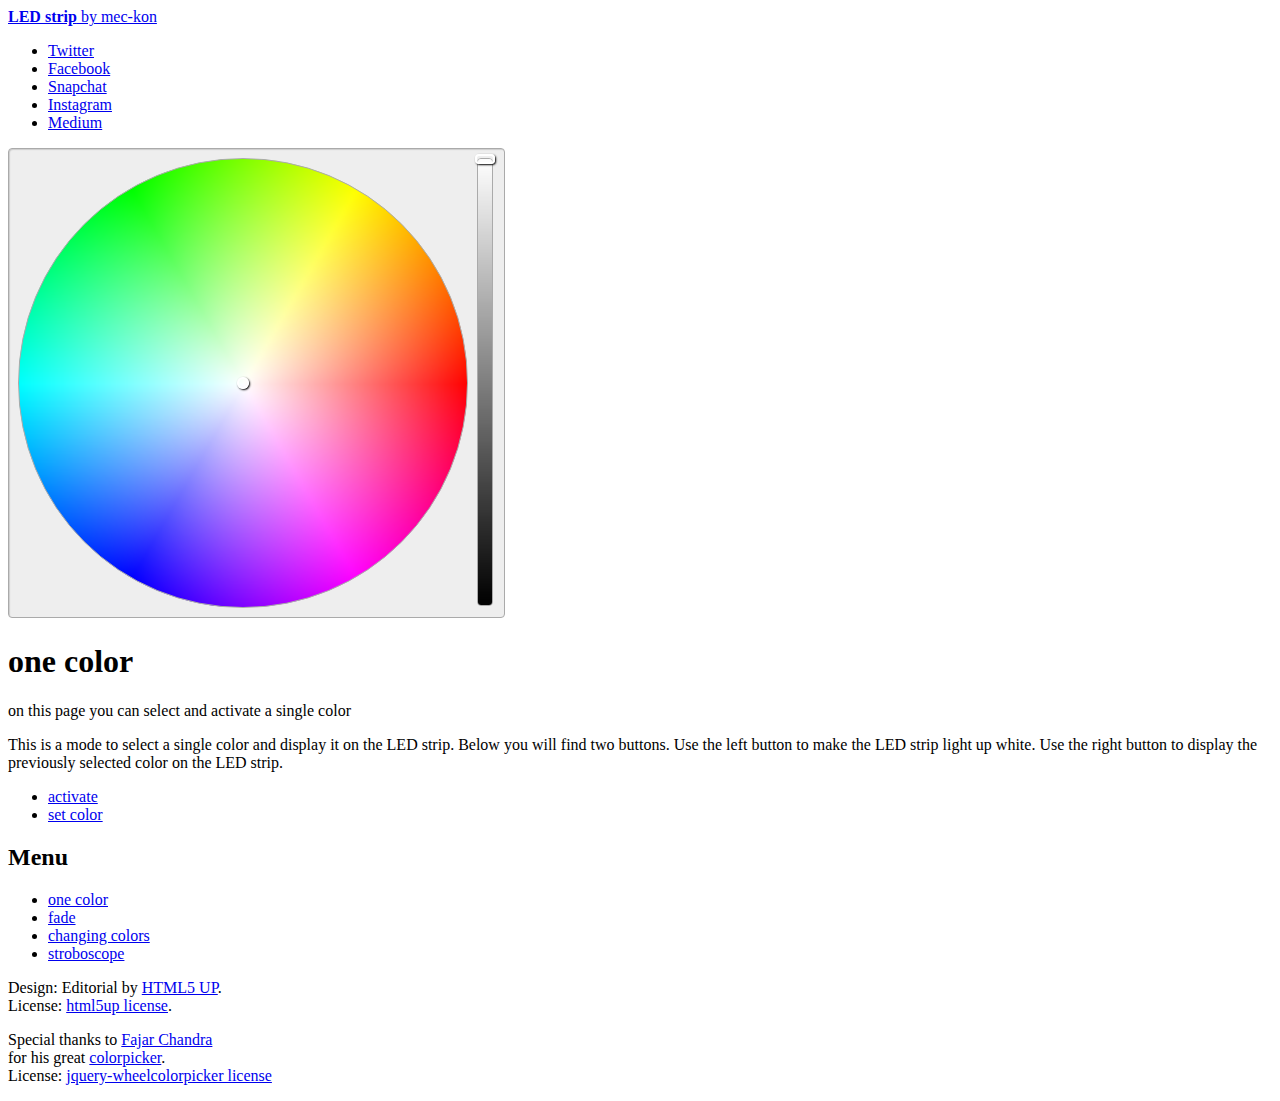
==== commit 79f37f61: "added own css style to scale the size of the colorpicker" ====
--- a/src/index.html
+++ b/src/index.html
@@ -9,7 +9,7 @@
     <title>LED strip</title>
     <meta charset="utf-8"/>
     <meta name="viewport" content="width=device-width, initial-scale=1, user-scalable=no"/>
-    <link rel="stylesheet" href="template/css/main.css"/>
+    <link rel="stylesheet" href="template/css/main.min.css"/>
 
 
     <!-- jquery -->
@@ -19,7 +19,10 @@
     <script type="text/javascript" src="colorpicker/js/jquery.wheelcolorpicker-3.0.5.min.js"></script>
 
     <!-- javascript functions -->
-    <script type="text/javascript" src="js/colorpicker.js"></script>
+    <script type="text/javascript" src="other/colorpicker.js"></script>
+
+    <link type="text/css" rel="stylesheet" href="colorpicker/css/wheelcolorpicker.css"/>
+    <link rel="stylesheet" href="other/style.css"/>
 
 </head>
 <body class="is-preload">
@@ -46,28 +49,15 @@
             <!-- Banner -->
             <section id="banner">
                 <div class="content">
-                    <style>
-                        div.ex1 {
-                            max-width: 400px;
-                            margin: auto;
-                        }
-                    </style>
-                    <div class="ex1">
-                        <link type="text/css" rel="stylesheet" href="colorpicker/css/wheelcolorpicker.css"/>
+                    <div>
+
 
 
                         <input type="text" value="#ffffff" data-wheelcolorpicker data-wcp-layout="block"
-                               data-wcp-sliders="wv" data-wcp-cssClass="custom-size1" data-wcp-autoResize="false"
+                               data-wcp-sliders="wv" data-wcp-cssClass="colorpicker" data-wcp-autoResize="false"
                                id="color-input"/>
 
-                        <style type="text/css">
-                            .custom-size1 {
-                                width: auto;
-                                height: 350px;
 
-
-                            }
-                        </style>
                     </div>
                 </div>
                 <div class="content">
@@ -130,8 +120,8 @@
 <!-- template scripts -->
 <script src="template/js/browser.min.js"></script>
 <script src="template/js/breakpoints.min.js"></script>
-<script src="template/js/util.js"></script>
-<script src="template/js/main.js"></script>
+<script src="template/js/util.min.js"></script>
+<script src="template/js/main.min.js"></script>
 
 </body>
-</html>+</html>
--- a/src/other/style.css
+++ b/src/other/style.css
@@ -0,0 +1,35 @@
+.colorpicker {
+
+}
+
+/* Extra small devices (phones, 600px and down) */
+@media only screen and (max-aspect-ratio: 1/1) and (max-width: 1282px) {
+    .colorpicker {
+        width: 90vw;
+        height: 85vw;
+    }
+}
+
+/* Extra small devices (phones, 600px and down) */
+@media only screen and (min-aspect-ratio: 1/1) and (max-width: 1282px) {
+    .colorpicker {
+        width: 37.1vw;
+        height: 35vw;
+    }
+}
+
+/* Large devices (laptops/desktops, 992px and up) */
+@media only screen and (min-width: 1282px) {
+    .colorpicker {
+        width: 26.5vw;
+        height: 25vw;
+    }
+}
+
+/* Extra large devices (large laptops and desktops, 1200px and up) */
+@media only screen and (min-width: 1680px) {
+    .colorpicker {
+        width: 450px;
+        height: 425px;
+    }
+}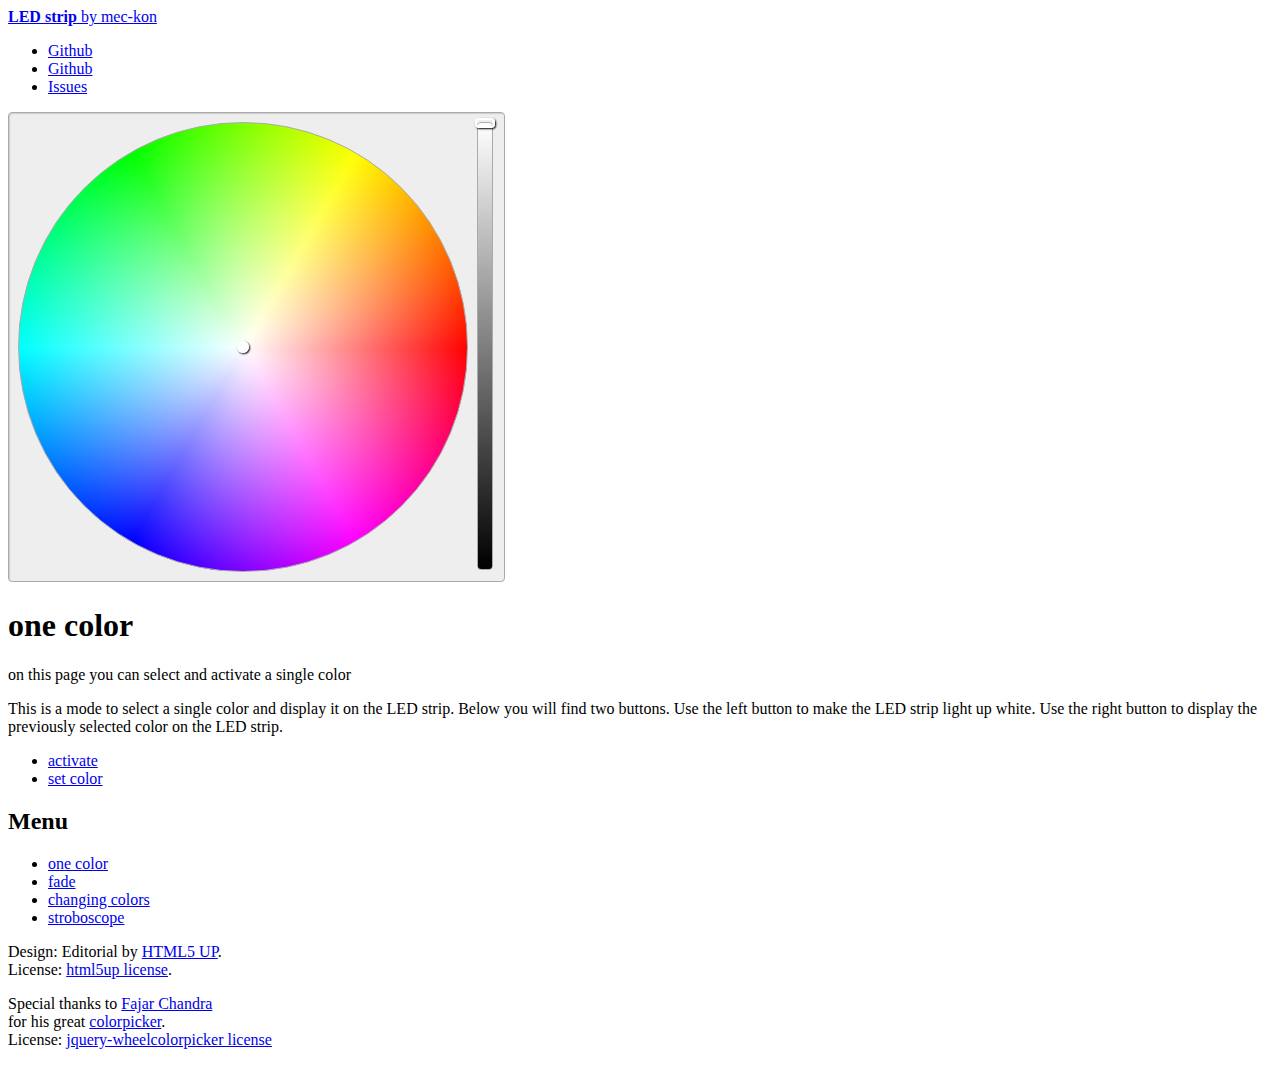
==== commit 83b948ab: "added html site for fade mode" ====
--- a/src/index.html
+++ b/src/index.html
@@ -38,11 +38,12 @@
             <header id="header">
                 <a href="index.html" class="logo"><strong>LED strip</strong> by mec-kon</a>
                 <ul class="icons">
-                    <li><a href="#" class="icon fa-twitter"><span class="label">Twitter</span></a></li>
-                    <li><a href="#" class="icon fa-facebook"><span class="label">Facebook</span></a></li>
-                    <li><a href="#" class="icon fa-snapchat-ghost"><span class="label">Snapchat</span></a></li>
-                    <li><a href="#" class="icon fa-instagram"><span class="label">Instagram</span></a></li>
-                    <li><a href="#" class="icon fa-medium"><span class="label">Medium</span></a></li>
+                    <li><a href="https://github.com/mec-kon" class="icon fa-github"><span
+                            class="label">Github</span></a></li>
+                    <li><a href="https://github.com/mec-kon/led-strip-website" class="icon fa-code"><span class="label">Github</span></a>
+                    </li>
+                    <li><a href="https://github.com/mec-kon/led-strip-website/issues" class="icon fa-bug"><span
+                            class="label">Issues</span></a></li>
                 </ul>
             </header>
 
@@ -51,12 +52,9 @@
                 <div class="content">
                     <div>
 
-
-
                         <input type="text" value="#ffffff" data-wheelcolorpicker data-wcp-layout="block"
                                data-wcp-sliders="wv" data-wcp-cssClass="colorpicker" data-wcp-autoResize="false"
                                id="color-input"/>
-
 
                     </div>
                 </div>
--- a/src/other/style.css
+++ b/src/other/style.css
@@ -1,6 +1,28 @@
 .colorpicker {
 
 }
+
+.fade_div_wrapper {
+    padding-bottom: 50px;
+    display: flex;
+    flex-direction: row;
+    flex-wrap: wrap;
+}
+
+
+.fade_color_div {
+    width: 200px;
+    padding-right: 10px;
+    padding-bottom: 10px;
+}
+
+@media only screen and (max-width: 736px) {
+    .fade_color_div {
+        width: 100%;
+        child-align: middle;
+    }
+}
+
 
 /* Extra small devices (phones, 600px and down) */
 @media only screen and (max-aspect-ratio: 1/1) and (max-width: 1282px) {
@@ -24,6 +46,8 @@
         width: 26.5vw;
         height: 25vw;
     }
+
+
 }
 
 /* Extra large devices (large laptops and desktops, 1200px and up) */
@@ -32,4 +56,5 @@
         width: 450px;
         height: 425px;
     }
+
 }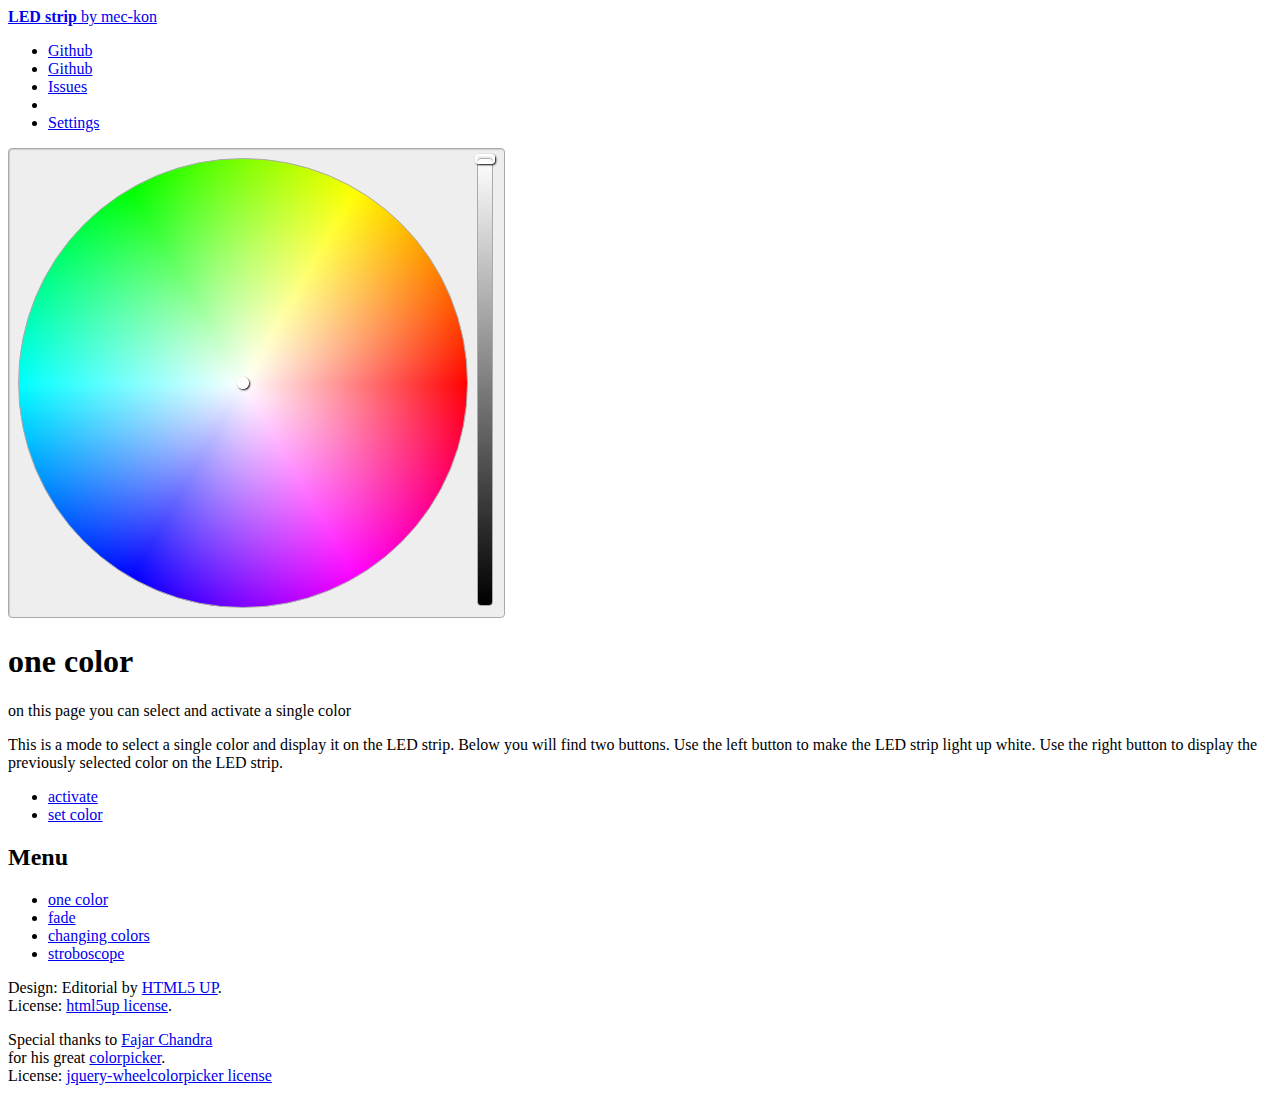
==== commit 4c7d34e0: "Merge pull request #2 from mec-kon/ajax" ====
--- a/src/index.html
+++ b/src/index.html
@@ -11,18 +11,8 @@
     <meta name="viewport" content="width=device-width, initial-scale=1, user-scalable=no"/>
     <link rel="stylesheet" href="template/css/main.min.css"/>
 
-
-    <!-- jquery -->
-    <script type="text/javascript" src="jquery/jquery-3.3.1.min.js"></script>
-
-    <!-- colorpicker scripts -->
-    <script type="text/javascript" src="colorpicker/js/jquery.wheelcolorpicker-3.0.5.min.js"></script>
-
-    <!-- javascript functions -->
-    <script type="text/javascript" src="other/colorpicker.js"></script>
-
     <link type="text/css" rel="stylesheet" href="colorpicker/css/wheelcolorpicker.css"/>
-    <link rel="stylesheet" href="other/style.css"/>
+    <link rel="stylesheet" href="css/style.css"/>
 
 </head>
 <body class="is-preload">
@@ -40,38 +30,23 @@
                 <ul class="icons">
                     <li><a href="https://github.com/mec-kon" class="icon fa-github"><span
                             class="label">Github</span></a></li>
-                    <li><a href="https://github.com/mec-kon/led-strip-website" class="icon fa-code"><span class="label">Github</span></a>
+                    <li><a href="https://github.com/mec-kon/led-strip-website" class="icon fa-code"><span
+                            class="label">Github</span></a>
                     </li>
                     <li><a href="https://github.com/mec-kon/led-strip-website/issues" class="icon fa-bug"><span
                             class="label">Issues</span></a></li>
+                    <li></li>
+                    <li><a href="settings.html" class="icon fa-ellipsis-v"><span
+                            class="label">Settings</span></a></li>
                 </ul>
+
             </header>
 
             <!-- Banner -->
             <section id="banner">
-                <div class="content">
-                    <div>
 
-                        <input type="text" value="#ffffff" data-wheelcolorpicker data-wcp-layout="block"
-                               data-wcp-sliders="wv" data-wcp-cssClass="colorpicker" data-wcp-autoResize="false"
-                               id="color-input"/>
+                <!-- site content -->
 
-                    </div>
-                </div>
-                <div class="content">
-                    <header>
-                        <h1>one color</h1>
-                        <p>on this page you can select and activate a single color</p>
-                    </header>
-                    <p>This is a mode to select a single color and display it on the LED strip.
-                        Below you will find two buttons.
-                        Use the left button to make the LED strip light up white.
-                        Use the right button to display the previously selected color on the LED strip.</p>
-                    <ul class="actions">
-                        <li><a href="#" class="button big" onclick="turnOnOff()">activate</a></li>
-                        <li><a href="#" class="button big" onclick="setColor()">set color</a></li>
-                    </ul>
-                </div>
             </section>
 
         </div>
@@ -88,32 +63,38 @@
                     <h2>Menu</h2>
                 </header>
                 <ul>
-                    <li><a href="index.html">one color</a></li>
-                    <li><a href="fade.html">fade</a></li>
-                    <li><a href="changing_colors.html">changing colors</a></li>
-                    <li><a href="stroboscope.html">stroboscope</a></li>
+                    <li><a href="#" onclick="loadSiteContent('one_color.html')">one color</a></li>
+                    <li><a href="#" onclick="loadSiteContent('fade.html')">fade</a></li>
+                    <li><a href="#" onclick="loadSiteContent('changing_colors.html')">changing colors</a></li>
+                    <li><a href="#" onclick="loadSiteContent('stroboscope.html')">stroboscope</a></li>
 
                 </ul>
+
+                <!-- Footer -->
+
+                <div class="footer_div">
+                    <footer id="footer">
+                        <p class="copyright">
+                            Design: Editorial by <a href="https://html5up.net">HTML5 UP</a>.<br>
+                            License: <a href="https://html5up.net/license">html5up license</a>.</p>
+                        <p class="copyright">
+                            Special thanks to <a href="https://github.com/fujaru">Fajar Chandra</a><br> for his great <a
+                                href="https://github.com/fujaru/jquery-wheelcolorpicker">colorpicker</a>.<br>
+                            License: <a href="https://github.com/fujaru/jquery-wheelcolorpicker/blob/master/LICENSE">
+                            jquery-wheelcolorpicker license</a>
+
+                        </p>
+                    </footer>
+                </div>
+
             </nav>
-
-            <!-- Footer -->
-            <footer id="footer">
-                <p class="copyright">
-                    Design: Editorial by <a href="https://html5up.net">HTML5 UP</a>.<br>
-                    License: <a href="https://html5up.net/license">html5up license</a>.</p>
-                <p class="copyright">
-                    Special thanks to <a href="https://github.com/fujaru">Fajar Chandra</a><br> for his great <a
-                        href="https://github.com/fujaru/jquery-wheelcolorpicker">colorpicker</a>.<br>
-                    License: <a href="https://github.com/fujaru/jquery-wheelcolorpicker/blob/master/LICENSE">
-                    jquery-wheelcolorpicker license</a>
-
-                </p>
-            </footer>
-
         </div>
     </div>
 
 </div>
+
+<!-- jquery -->
+<script type="text/javascript" src="jquery/jquery-3.3.1.min.js"></script>
 
 <!-- template scripts -->
 <script src="template/js/browser.min.js"></script>
@@ -121,5 +102,8 @@
 <script src="template/js/util.min.js"></script>
 <script src="template/js/main.min.js"></script>
 
+<!-- javascript functions -->
+<script type="text/javascript" src="javascript/main.js"></script>
+
 </body>
 </html>
--- a/src/css/style.css
+++ b/src/css/style.css
@@ -0,0 +1,81 @@
+.colorpicker {
+
+}
+
+.colorpicker_fade {
+    width: 15.88vw;
+    height: 15vw;
+}
+
+.fade_div_wrapper {
+    padding-bottom: 50px;
+    display: flex;
+    flex-direction: row;
+    flex-wrap: wrap;
+}
+
+.fade_color_div {
+    width: 200px;
+    padding-right: 10px;
+    padding-bottom: 10px;
+}
+
+@media only screen and (max-width: 736px) {
+    .fade_color_div {
+        width: 100%;
+    }
+
+    .colorpicker_fade {
+        width: 90vw;
+        height: 85vw;
+    }
+}
+
+@media only screen and (max-width: 906px) and (min-width: 737px) {
+    .colorpicker_fade {
+        width: 37.1vw;
+        height: 35vw;
+    }
+}
+
+@media only screen and (max-width: 920px) and (min-width: 907px) {
+    .colorpicker_fade {
+        width: 26.47vw;
+        height: 25vw;
+    }
+}
+
+@media only screen and (min-width: 1680px) and (max-width: 1812px) {
+    .colorpicker_fade {
+        width: 21.18vw;
+        height: 20vw;
+    }
+}
+
+@media only screen and (max-aspect-ratio: 1/1) and (max-width: 1282px) {
+    .colorpicker {
+        width: 90vw;
+        height: 85vw;
+    }
+}
+
+@media only screen and (min-aspect-ratio: 1/1) and (max-width: 1282px) {
+    .colorpicker {
+        width: 37.1vw;
+        height: 35vw;
+    }
+}
+
+@media only screen and (min-width: 1282px) {
+    .colorpicker {
+        width: 26.5vw;
+        height: 25vw;
+    }
+}
+
+@media only screen and (min-width: 1680px) {
+    .colorpicker {
+        width: 450px;
+        height: 425px;
+    }
+}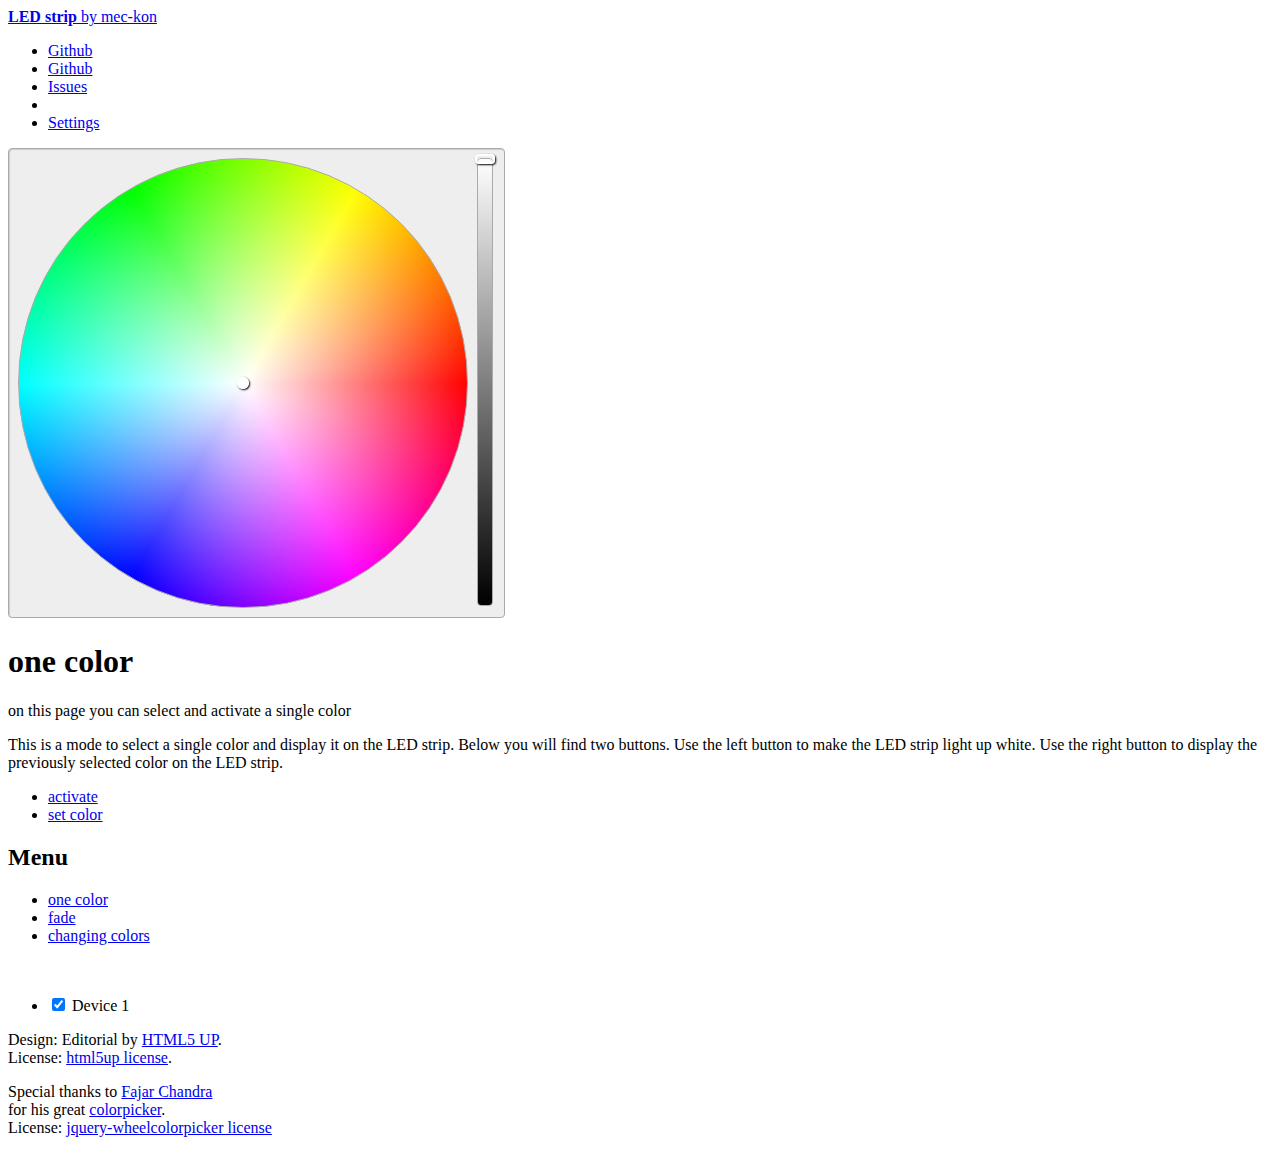
==== commit f3158d81: "added device checkbox" ====
--- a/src/index.html
+++ b/src/index.html
@@ -36,7 +36,7 @@
                     <li><a href="https://github.com/mec-kon/led-strip-website/issues" class="icon fa-bug"><span
                             class="label">Issues</span></a></li>
                     <li></li>
-                    <li><a href="settings.html" class="icon fa-ellipsis-v"><span
+                    <li><a href="#" onclick="loadSiteContent('settings.html')" class="icon fa-ellipsis-v"><span
                             class="label">Settings</span></a></li>
                 </ul>
 
@@ -66,8 +66,21 @@
                     <li><a href="#" onclick="loadSiteContent('one_color.html')">one color</a></li>
                     <li><a href="#" onclick="loadSiteContent('fade.html')">fade</a></li>
                     <li><a href="#" onclick="loadSiteContent('changing_colors.html')">changing colors</a></li>
-                    <li><a href="#" onclick="loadSiteContent('stroboscope.html')">stroboscope</a></li>
+                    <!--<li><a href="#" onclick="loadSiteContent('stroboscope.html')">stroboscope</a></li> -->
 
+                </ul>
+                <p></p><br>
+                
+                <ul>
+                    <li>
+                        <input type="checkbox" id="device_1" name="device_1" checked="">
+                        <label for="device_1">Device 1</label>
+                    </li>
+                
+                    <section id="devices">
+                    <!-- add devices -->
+                    </section>
+                
                 </ul>
 
                 <!-- Footer -->
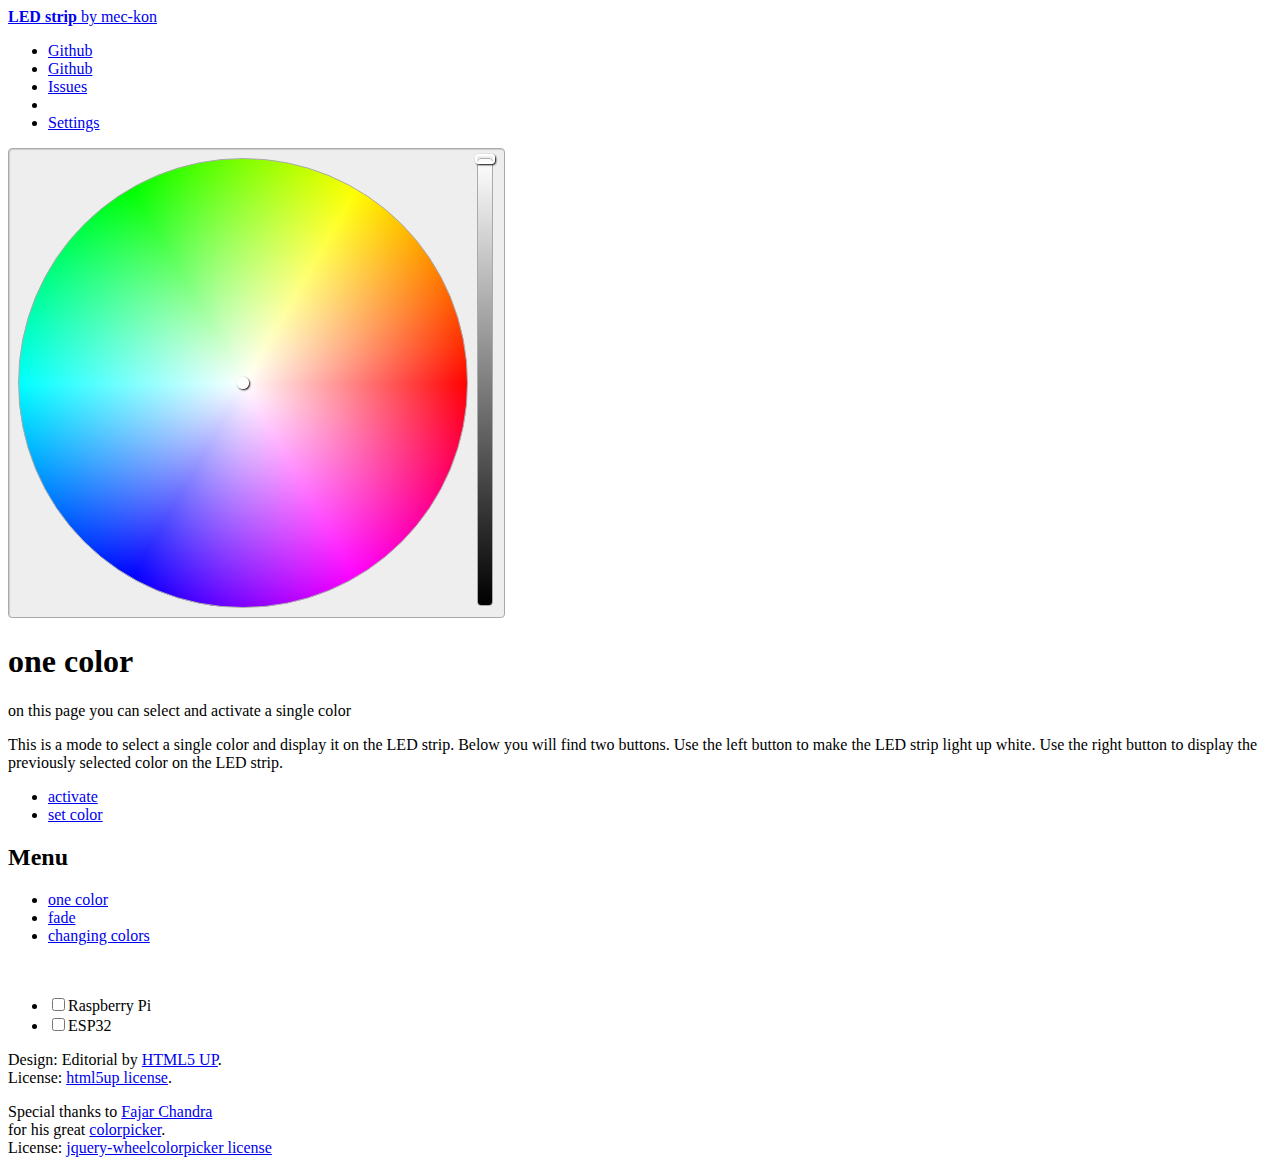
==== commit 13ca01d6: "Merge pull request #7 from yodatee/dev" ====
--- a/src/index.html
+++ b/src/index.html
@@ -70,18 +70,11 @@
 
                 </ul>
                 <p></p><br>
+
+                <!--List with the devices-->
+                <div id="deviceList"></div>
                 
-                <ul>
-                    <li>
-                        <input type="checkbox" id="device_1" name="device_1" checked="">
-                        <label for="device_1">Device 1</label>
-                    </li>
-                
-                    <section id="devices">
-                    <!-- add devices -->
-                    </section>
-                
-                </ul>
+
 
                 <!-- Footer -->
 
